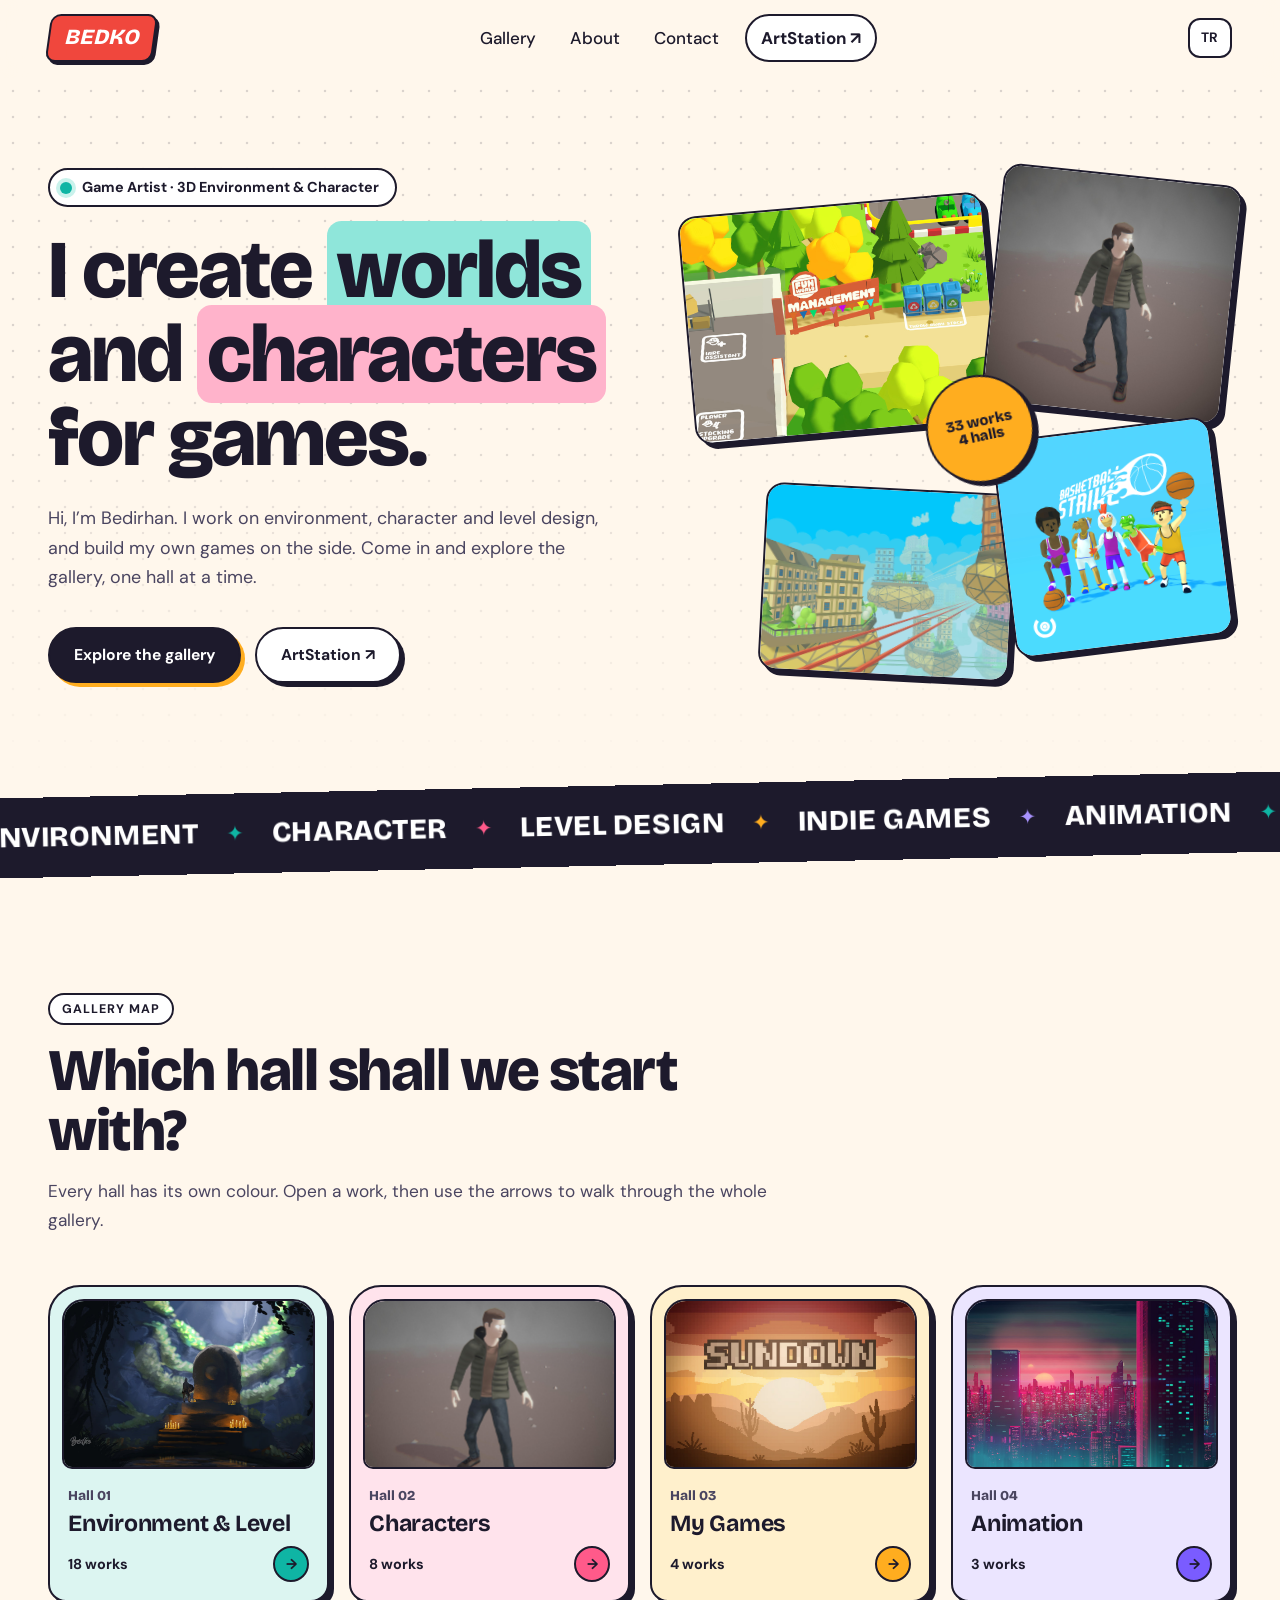
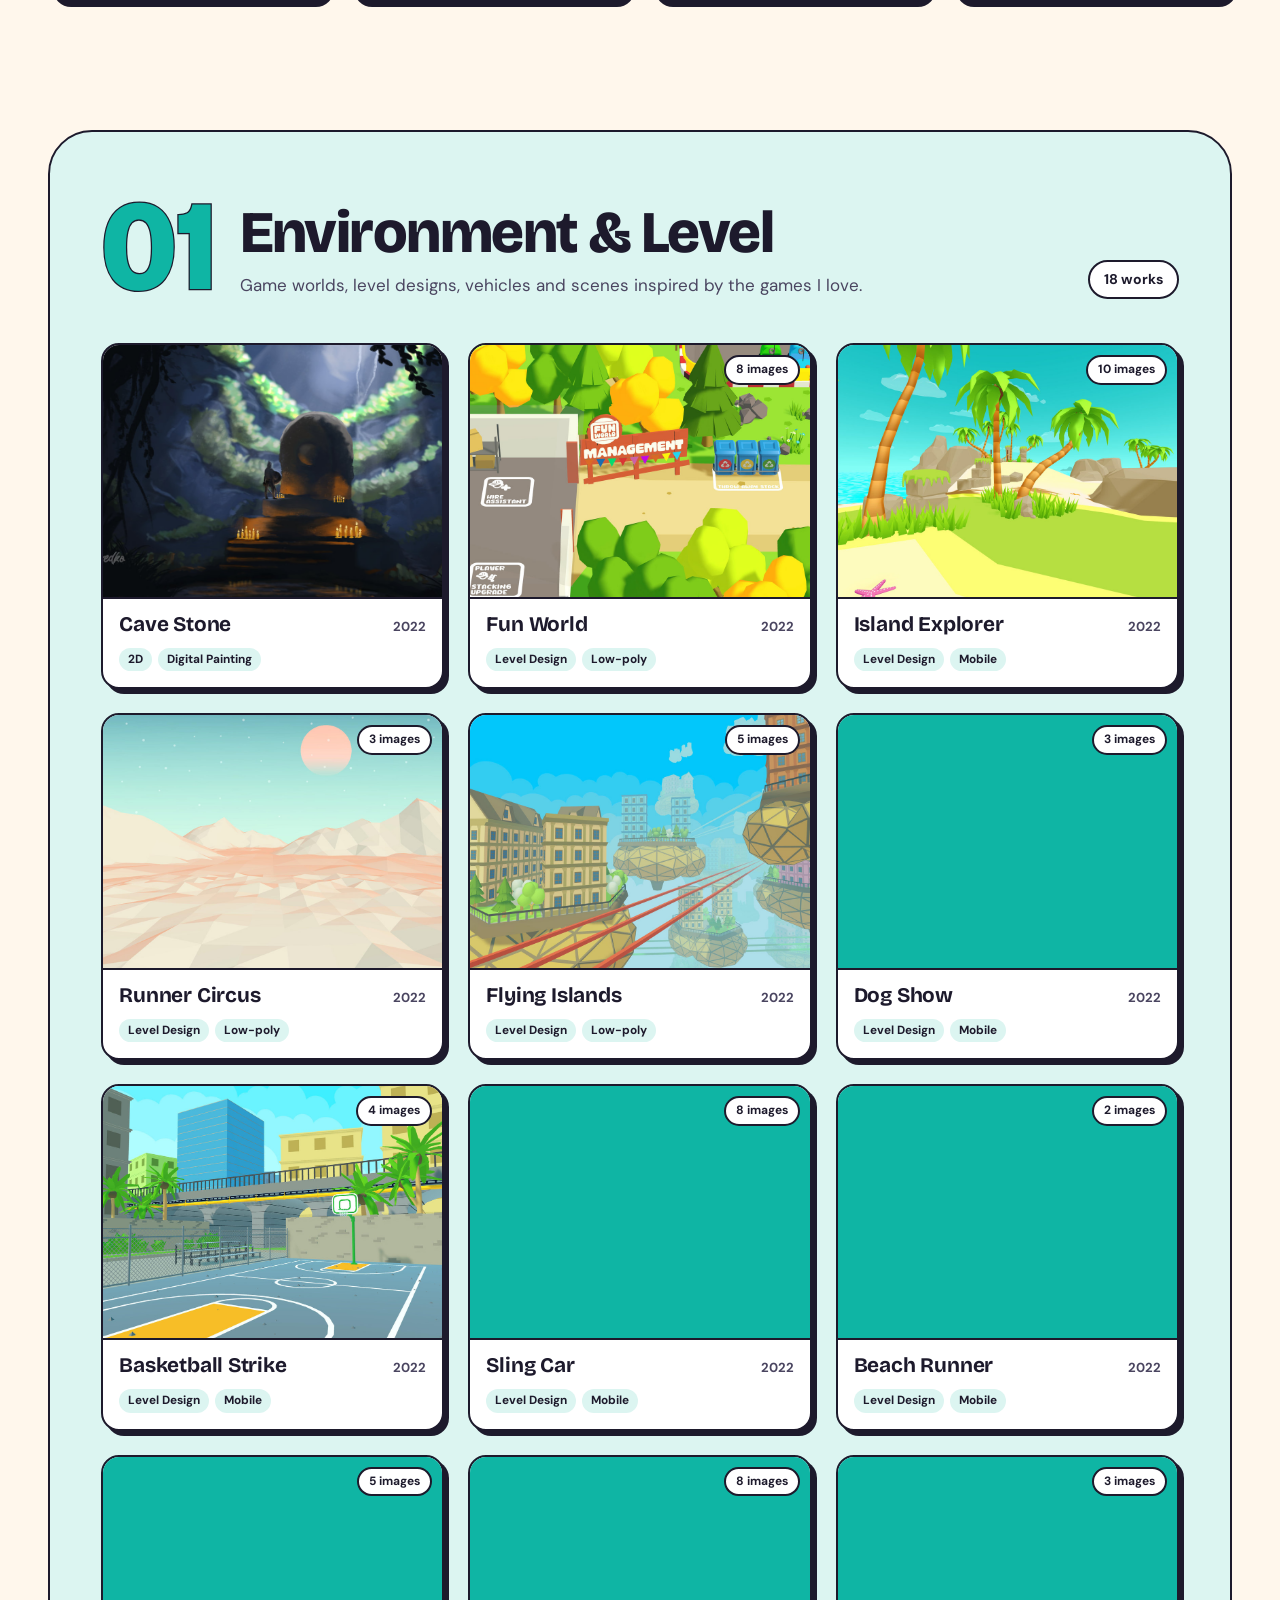
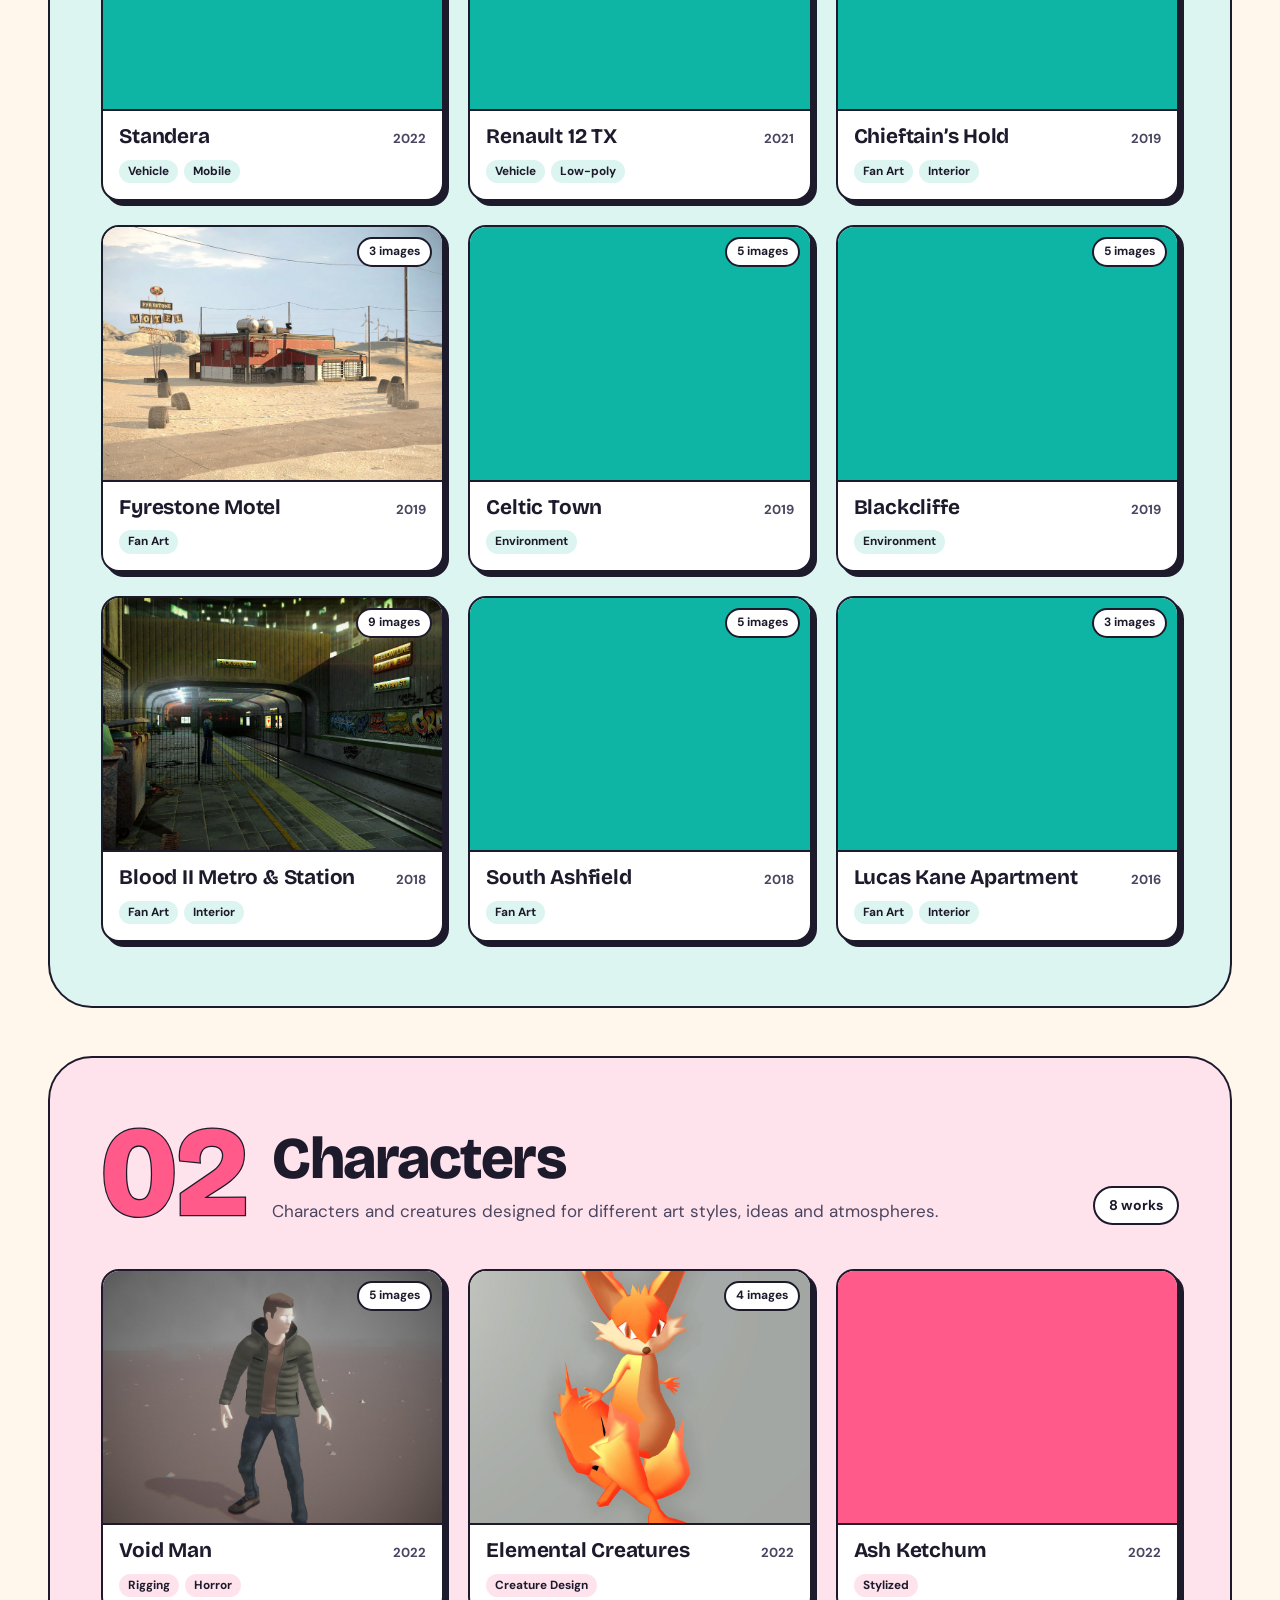
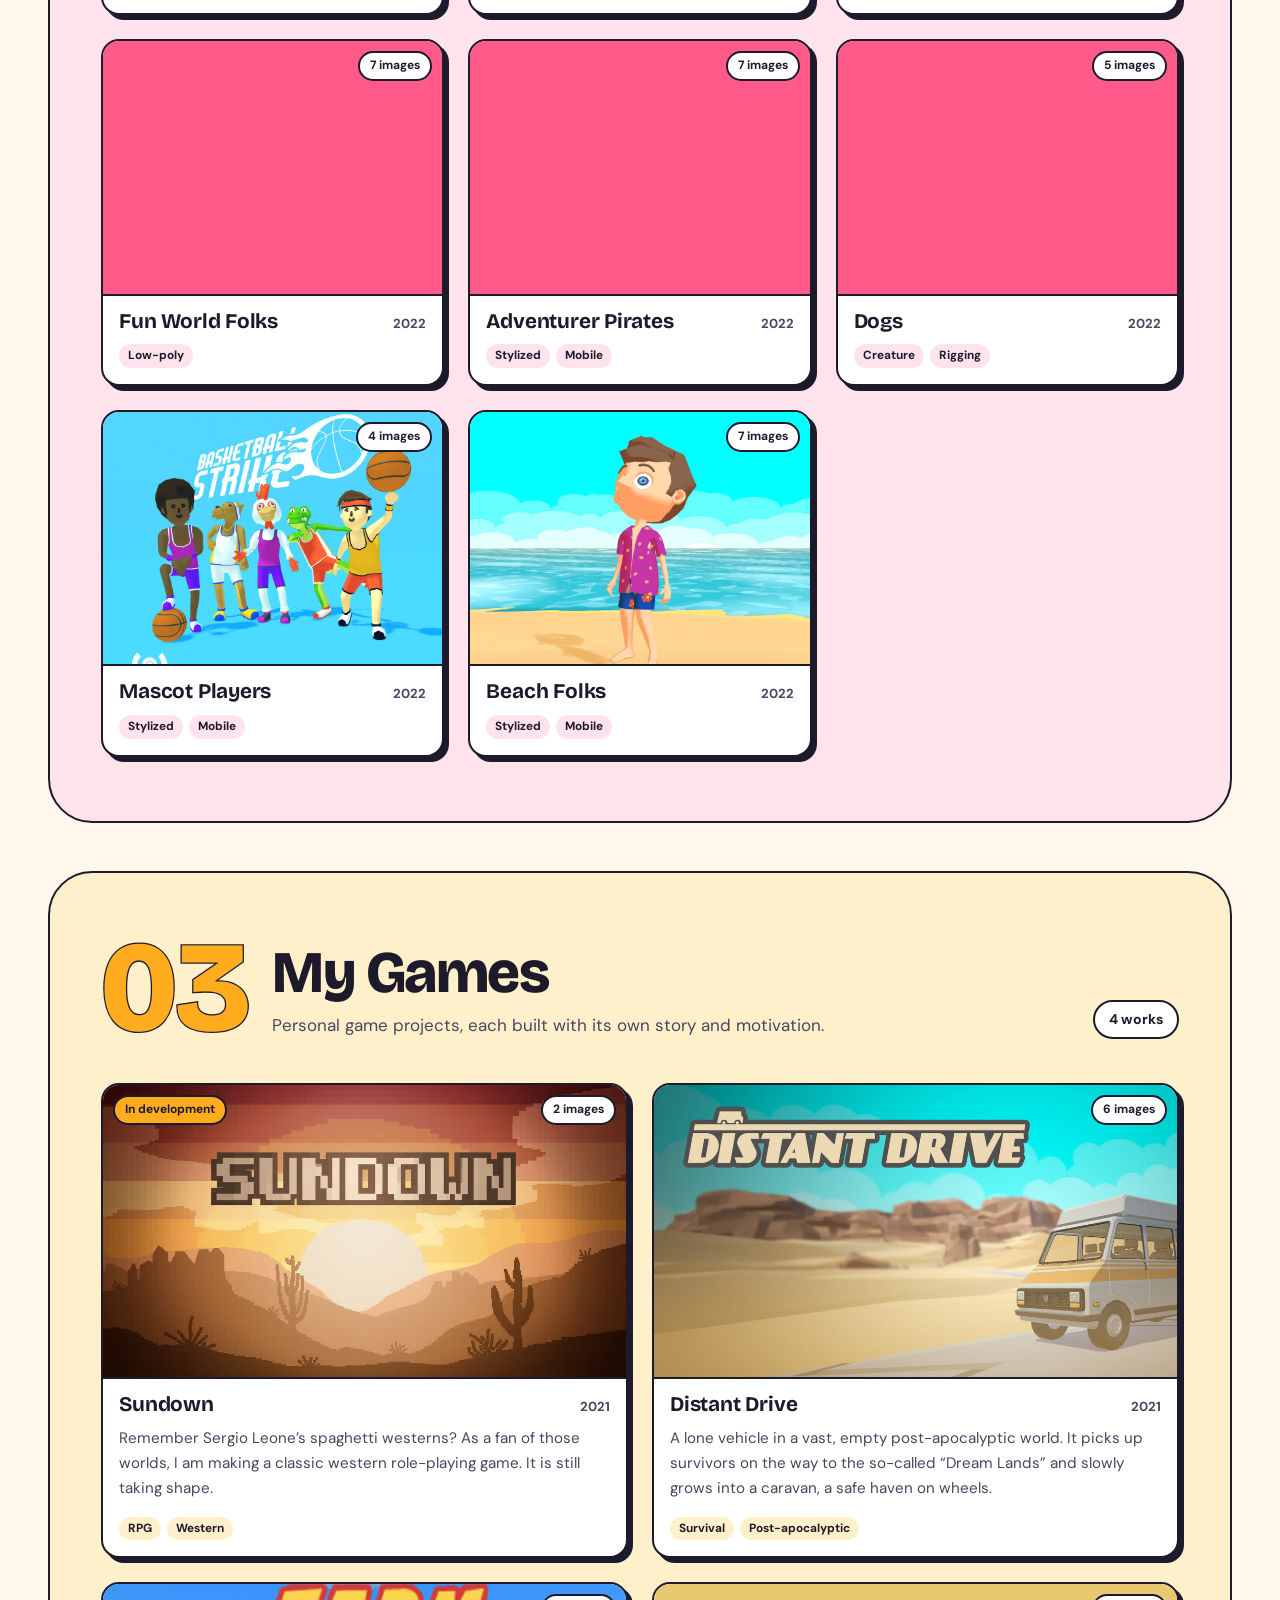
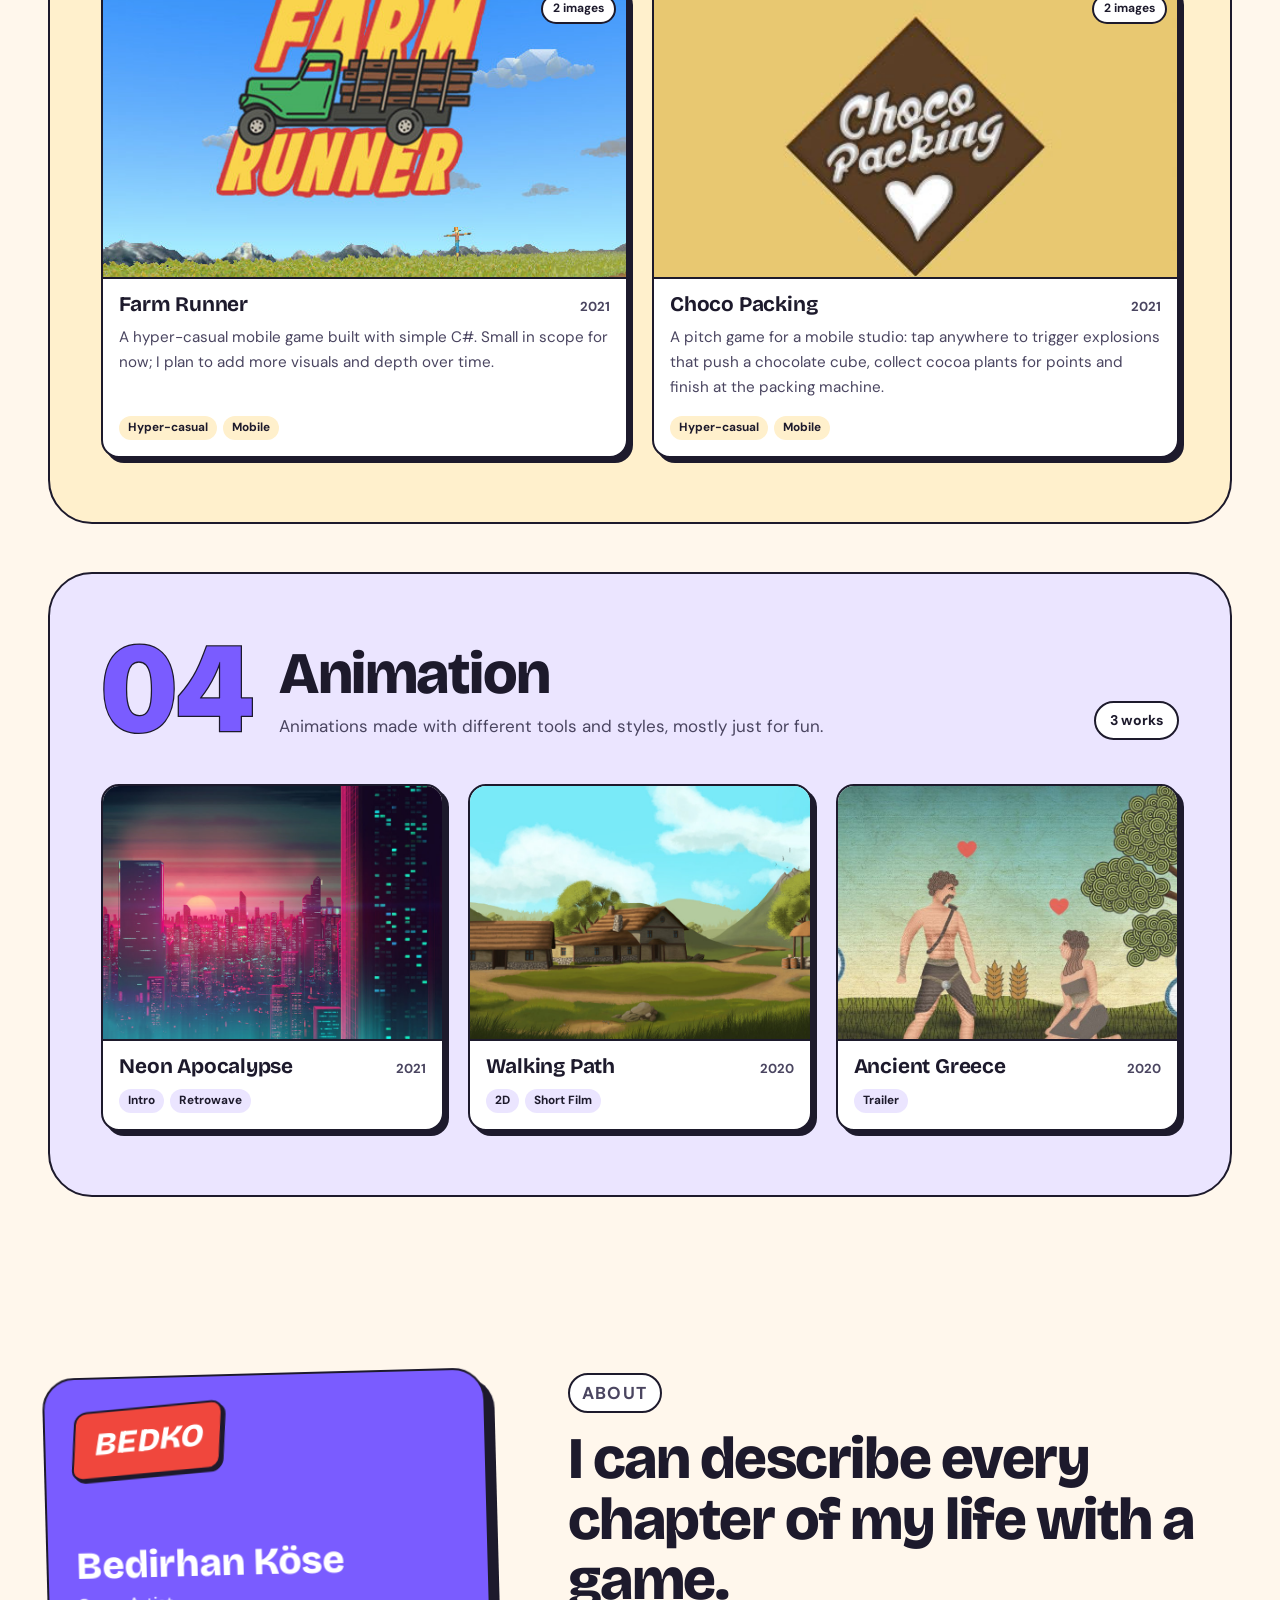
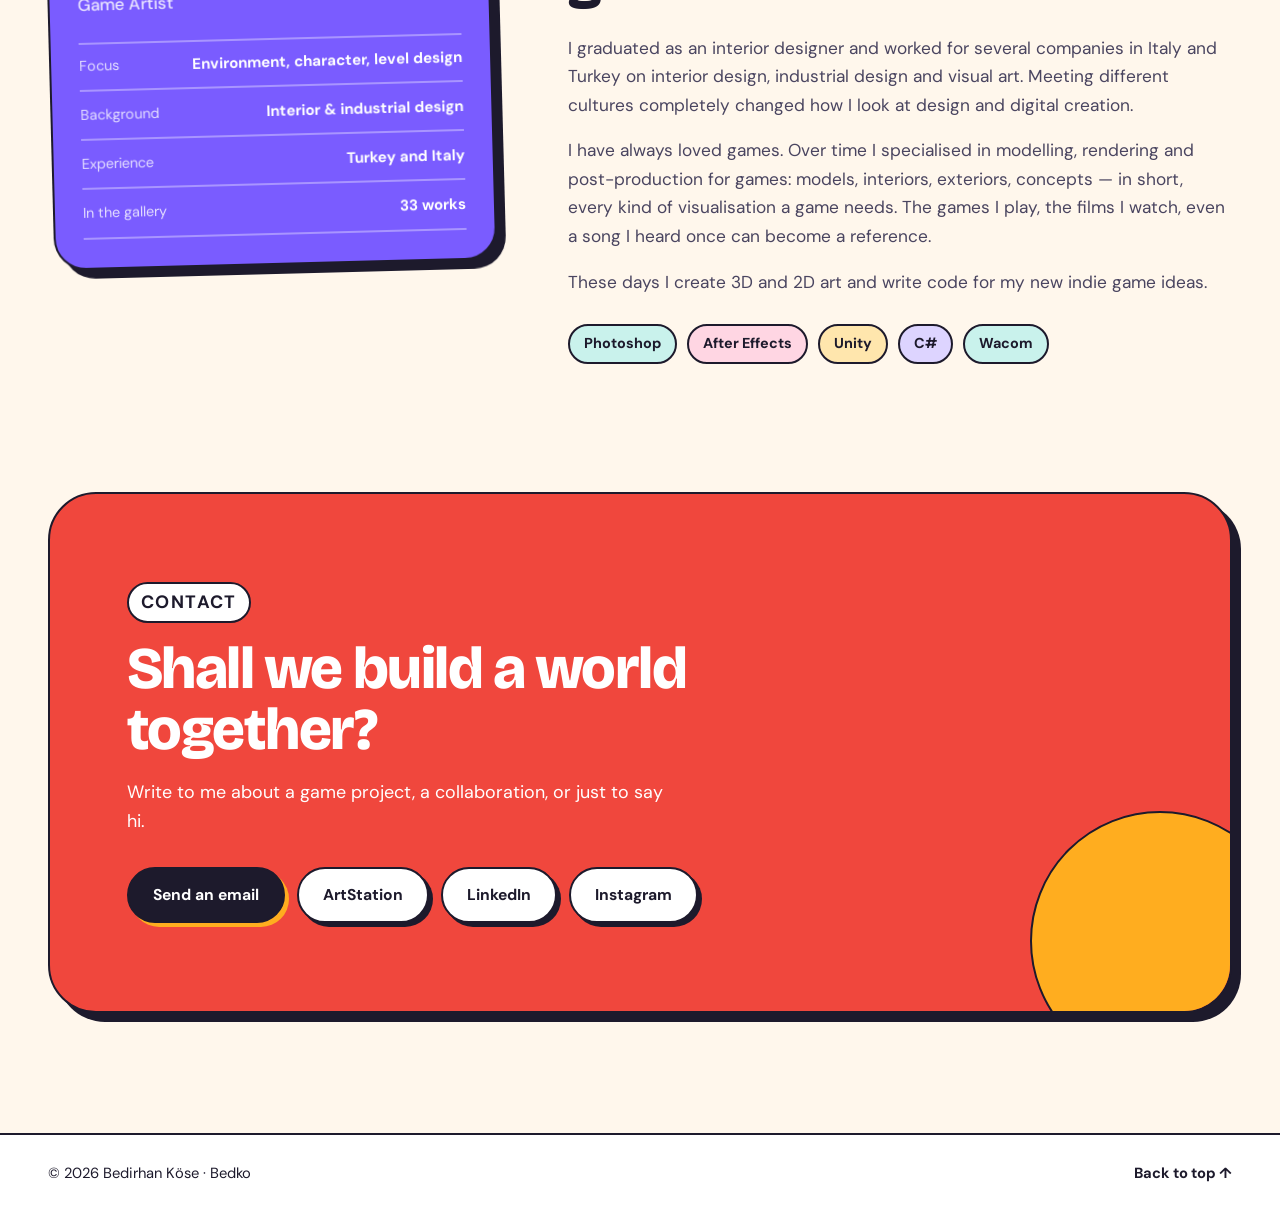
==== index.html @ 76a1200d "Bedko portfolio: colorful gallery site for bedkoarts.com Static HTML/CSS/JS portfolio with four colo" ====
<!doctype html>
<html lang="tr">
<head>
  <meta charset="utf-8">
  <meta name="viewport" content="width=device-width, initial-scale=1">
  <title>Bedko — Bedirhan Köse · Game Artist</title>
  <meta name="description" content="Bedirhan Köse — oyunlar için çevre, karakter ve level tasarımı yapan Game Artist. Portfolyo galerisi.">
  <meta name="theme-color" content="#fff7ec">
  <meta name="color-scheme" content="light">
  <meta property="og:title" content="Bedko — Bedirhan Köse · Game Artist">
  <meta property="og:description" content="Oyunlar için çevre, karakter ve level tasarımları.">
  <meta property="og:image" content="https://static.wixstatic.com/media/da1e3e_12264234314a49febe17e5f6318a965b~mv2.jpg">
  <link rel="preconnect" href="https://fonts.googleapis.com">
  <link rel="preconnect" href="https://fonts.gstatic.com" crossorigin>
  <link rel="preconnect" href="https://static.wixstatic.com">
  <link href="https://fonts.googleapis.com/css2?family=Bricolage+Grotesque:opsz,wght@12..96,500;12..96,700;12..96,800&family=DM+Sans:ital,opsz,wght@0,9..40,400;0,9..40,500;0,9..40,700;1,9..40,400&display=swap" rel="stylesheet">
  <link rel="stylesheet" href="css/style.css">
  <script>document.documentElement.classList.add('js')</script>
</head>
<body>

  <a class="skip" href="#galeri" data-i18n="skip">İçeriğe geç</a>

  <header class="site-header" id="header">
    <a class="logo" href="#top" aria-label="Bedko — başa dön"><span>BEDKO</span></a>
    <nav class="nav" id="nav" aria-label="Ana menü">
      <a href="#galeri" data-i18n="nav_gallery">Galeri</a>
      <a href="#hakkimda" data-i18n="nav_about">Hakkımda</a>
      <a href="#iletisim" data-i18n="nav_contact">İletişim</a>
      <a class="nav-cta" href="https://www.artstation.com/bedirhankose" target="_blank" rel="noopener">ArtStation ↗</a>
    </nav>
    <div class="header-actions">
      <button class="lang-btn" id="lang-btn" type="button" aria-label="Switch to English">EN</button>
      <button class="nav-toggle" id="nav-toggle" type="button" aria-expanded="false" aria-controls="nav" aria-label="Menüyü aç">
        <span></span><span></span>
      </button>
    </div>
  </header>

  <main id="top">

    <!-- Giriş -->
    <section class="hero">
      <div class="hero-text">
        <p class="hero-eyebrow"><span class="dot"></span><span data-i18n="hero_eyebrow">Game Artist · 3D Çevre & Karakter</span></p>
        <h1 data-i18n-html="hero_title">Oyunlar için <mark class="m-teal">dünyalar</mark> ve <mark class="m-pink">karakterler</mark> yaratıyorum.</h1>
        <p class="hero-lead" data-i18n="hero_lead">Merhaba, ben Bedirhan. Çevre, karakter ve level tasarımı yapıyor, boş zamanlarımda kendi oyunlarımı geliştiriyorum. Galeriyi salon salon gezmeye davetlisin.</p>
        <div class="hero-actions">
          <a class="btn btn-ink" href="#galeri" data-i18n="hero_cta">Galeriyi gez</a>
          <a class="btn btn-line" href="https://www.artstation.com/bedirhankose" target="_blank" rel="noopener">ArtStation ↗</a>
        </div>
      </div>
      <div class="collage" id="collage" aria-label="Öne çıkan eserler"></div>
    </section>

    <div class="marquee" aria-hidden="true">
      <div class="marquee-track">
        <span>Environment</span><i>✦</i><span>Character</span><i>✦</i><span>Level Design</span><i>✦</i><span>Indie Games</span><i>✦</i><span>Animation</span><i>✦</i><span>Low-poly</span><i>✦</i><span>Fan Art</span><i>✦</i>
        <span>Environment</span><i>✦</i><span>Character</span><i>✦</i><span>Level Design</span><i>✦</i><span>Indie Games</span><i>✦</i><span>Animation</span><i>✦</i><span>Low-poly</span><i>✦</i><span>Fan Art</span><i>✦</i>
      </div>
    </div>

    <!-- Galeri girişi: salon kapıları -->
    <section class="section" id="galeri">
      <div class="container">
        <div class="section-head reveal">
          <p class="kicker" data-i18n="gallery_kicker">Galeri haritası</p>
          <h2 data-i18n="gallery_title">Hangi salondan başlayalım?</h2>
          <p class="section-lead" data-i18n="gallery_lead">Her salonun kendi rengi var. Bir esere tıkla, sonra oklarla bir sonrakine geçerek galeriyi baştan sona gez.</p>
        </div>
        <div class="doors reveal" id="doors"></div>
      </div>
    </section>

    <!-- Salonlar (js/data.js içeriğinden oluşturulur) -->
    <div id="halls"></div>

    <!-- Hakkımda -->
    <section class="section about" id="hakkimda">
      <div class="container about-grid">
        <div class="about-card reveal">
          <div class="about-badge"><span>BEDKO</span></div>
          <p class="about-name">Bedirhan Köse</p>
          <p class="about-role">Game Artist</p>
          <dl class="facts">
            <div><dt data-i18n="fact_focus">Odak</dt><dd data-i18n="fact_focus_v">Çevre, karakter, level tasarımı</dd></div>
            <div><dt data-i18n="fact_bg">Geçmiş</dt><dd data-i18n="fact_bg_v">İç mimarlık, endüstriyel tasarım</dd></div>
            <div><dt data-i18n="fact_where">Deneyim</dt><dd data-i18n="fact_where_v">Türkiye ve İtalya</dd></div>
            <div><dt data-i18n="fact_works">Galeride</dt><dd><span id="work-count">33</span> <span data-i18n="fact_works_v">eser</span></dd></div>
          </dl>
        </div>
        <div class="about-text reveal">
          <p class="kicker" data-i18n="nav_about">Hakkımda</p>
          <h2 data-i18n="about_title">Her dönemimi bir oyunla anlatabilirim.</h2>
          <p data-i18n="about_p1">İç mimar olarak mezun oldum ve İtalya ile Türkiye’de çeşitli şirketlerde iç mimarlık, endüstriyel tasarım ve görsel sanat üzerine çalıştım. Farklı kültürlerle tanışmak, tasarıma ve dijital üretime bakışımı tamamen değiştirdi.</p>
          <p data-i18n="about_p2">Oyunları hep sevdim. Zamanla kendimi oyunlara yönelik modelleme, render ve post-prodüksiyon üzerine uzmanlaştırdım: modeller, iç ve dış mekânlar, konseptler… Kısacası oyunlar için her türlü görselleştirme. Oynadığım oyunlar, izlediğim filmler, bir kez dinlediğim bir müzik bile bana referans olabiliyor.</p>
          <p data-i18n="about_p3">Bugünlerde yeni bağımsız oyun fikirlerim için 3D ve 2D sanat üretiyor, kod yazıyorum.</p>
          <ul class="chips" aria-label="Araçlar">
            <li>Photoshop</li>
            <li>After Effects</li>
            <li>Unity</li>
            <li>C#</li>
            <li>Wacom</li>
          </ul>
        </div>
      </div>
    </section>

    <!-- İletişim -->
    <section class="contact" id="iletisim">
      <div class="container">
        <div class="contact-box reveal">
          <p class="kicker" data-i18n="nav_contact">İletişim</p>
          <h2 data-i18n="contact_title">Birlikte bir dünya kuralım mı?</h2>
          <p data-i18n="contact_lead">Bir oyun projesi, iş birliği ya da sadece merhaba demek için yazabilirsin.</p>
          <div class="contact-actions">
            <a class="btn btn-ink" id="email-btn" href="#" data-i18n="contact_email">E-posta gönder</a>
            <a class="btn btn-paper" href="https://www.artstation.com/bedirhankose" target="_blank" rel="noopener">ArtStation</a>
            <a class="btn btn-paper" href="https://www.linkedin.com/in/bedirhankose/" target="_blank" rel="noopener">LinkedIn</a>
            <a class="btn btn-paper" href="https://www.instagram.com/bedkograph/" target="_blank" rel="noopener">Instagram</a>
          </div>
        </div>
      </div>
    </section>

  </main>

  <footer class="site-footer">
    <div class="container footer-inner">
      <p>© <span id="year"></span> Bedirhan Köse · Bedko</p>
      <a href="#top" data-i18n="back_top">Başa dön ↑</a>
    </div>
  </footer>

  <!-- Eser görüntüleyici (sergi odası) -->
  <div class="viewer" id="viewer" role="dialog" aria-modal="true" aria-labelledby="v-title" hidden>
    <div class="v-bar">
      <span class="v-hall" id="v-hall"></span>
      <span class="v-pos" id="v-pos"></span>
      <div class="v-actions">
        <button class="icon-btn" id="v-prev" type="button" aria-label="Önceki eser">
          <svg viewBox="0 0 24 24" width="20" height="20" aria-hidden="true"><path d="M15 5l-7 7 7 7" fill="none" stroke="currentColor" stroke-width="2.4" stroke-linecap="round" stroke-linejoin="round"/></svg>
        </button>
        <button class="icon-btn" id="v-next" type="button" aria-label="Sonraki eser">
          <svg viewBox="0 0 24 24" width="20" height="20" aria-hidden="true"><path d="M9 5l7 7-7 7" fill="none" stroke="currentColor" stroke-width="2.4" stroke-linecap="round" stroke-linejoin="round"/></svg>
        </button>
        <button class="icon-btn" id="v-close" type="button" aria-label="Kapat">
          <svg viewBox="0 0 24 24" width="20" height="20" aria-hidden="true"><path d="M6 6l12 12M18 6L6 18" fill="none" stroke="currentColor" stroke-width="2.4" stroke-linecap="round"/></svg>
        </button>
      </div>
    </div>
    <div class="v-scroll" id="v-scroll">
      <div class="v-layout">
        <aside class="v-info">
          <h2 id="v-title"></h2>
          <p class="v-meta" id="v-meta"></p>
          <ul class="v-tags" id="v-tags"></ul>
          <p class="v-desc" id="v-desc"></p>
          <p class="v-hint" data-i18n="viewer_hint">← → tuşlarıyla eserler arasında gezebilirsin.</p>
        </aside>
        <div class="v-media" id="v-media"></div>
      </div>
      <nav class="v-tour" id="v-tour" aria-label="Galeri turu"></nav>
    </div>
  </div>

  <script src="js/data.js"></script>
  <script src="js/main.js"></script>
</body>
</html>
---- css/style.css ----
/* ==========================================================
   Renkler ve temel değerler — siteyi buradan özelleştirebilirsin
   (Salon renkleri js/data.js içindeki HALLS listesinde)
   ========================================================== */
:root {
  --bg: #fff7ec;
  --paper: #ffffff;
  --ink: #1d1a2c;
  --ink-soft: #4a4560;
  --line: #1d1a2c;
  --brand: #f0473d;
  --teal: #0fb5a4;
  --pink: #ff5a8a;
  --sun: #ffad1f;
  --violet: #7a5cff;

  --font-display: 'Bricolage Grotesque', 'Segoe UI', system-ui, sans-serif;
  --font-body: 'DM Sans', system-ui, -apple-system, 'Segoe UI', sans-serif;

  --border: 2.5px solid var(--line);
  --shadow: 5px 5px 0 var(--ink);
  --shadow-lg: 9px 9px 0 var(--ink);
  --radius: 18px;
  --radius-lg: 32px;

  --container: 1280px;
  --gutter: clamp(16px, 4vw, 48px);
  --ease: cubic-bezier(0.2, 0.8, 0.2, 1);
  --spring: cubic-bezier(0.34, 1.56, 0.64, 1);
}

*, *::before, *::after { box-sizing: border-box; }

html {
  scroll-behavior: smooth;
  scroll-padding-top: 88px;
  color-scheme: light;
}

body {
  margin: 0;
  background: var(--bg);
  color: var(--ink);
  font-family: var(--font-body);
  font-size: 17px;
  line-height: 1.65;
  -webkit-font-smoothing: antialiased;
}

/* Eğik şerit ve kolaj kartları telefonda sayfayı yana taşırmasın
   ("clip", "hidden"ın aksine yapışkan menüyü bozmaz) */
html, body { overflow-x: clip; }

body.locked { overflow: hidden; }

img { display: block; max-width: 100%; height: auto; }
a { color: inherit; }
button { font: inherit; color: inherit; }

:focus-visible {
  outline: 3px solid var(--violet);
  outline-offset: 3px;
}

::selection { background: var(--sun); color: var(--ink); }

.container {
  width: min(var(--container), 100% - 2 * var(--gutter));
  margin-inline: auto;
}

.skip {
  position: absolute;
  left: 16px;
  top: -60px;
  z-index: 200;
  padding: 10px 16px;
  background: var(--ink);
  color: var(--paper);
  border-radius: 10px;
  text-decoration: none;
}
.skip:focus { top: 12px; }

/* ---------- Tipografi ---------- */
h1, h2, h3 {
  margin: 0;
  font-family: var(--font-display);
  font-weight: 800;
  letter-spacing: -0.025em;
  line-height: 1.02;
}

h1 { font-size: clamp(2.7rem, 6.4vw, 5.6rem); }
h2 { font-size: clamp(2.1rem, 4.6vw, 3.8rem); }
h3 { font-size: 1.3rem; font-weight: 700; letter-spacing: -0.01em; line-height: 1.15; }

p { margin: 0 0 1em; }

mark {
  padding: 0 0.12em;
  border-radius: 0.18em;
  color: var(--ink);
  -webkit-box-decoration-break: clone;
  box-decoration-break: clone;
}
.m-teal { background: #8fe6da; }
.m-pink { background: #ffb3cb; }

.kicker {
  display: inline-block;
  margin: 0 0 16px;
  padding: 4px 12px;
  border: 2px solid var(--ink);
  border-radius: 999px;
  background: var(--paper);
  font-size: 0.78rem;
  font-weight: 700;
  letter-spacing: 0.08em;
  text-transform: uppercase;
}

/* ---------- Butonlar ---------- */
.btn {
  display: inline-flex;
  align-items: center;
  justify-content: center;
  gap: 8px;
  padding: 13px 24px;
  border: var(--border);
  border-radius: 999px;
  box-shadow: 4px 4px 0 var(--ink);
  font-weight: 700;
  font-size: 0.98rem;
  text-decoration: none;
  cursor: pointer;
  transition: transform 0.2s var(--ease), box-shadow 0.2s var(--ease), background 0.2s;
}

.btn:hover { transform: translate(-2px, -2px); box-shadow: 6px 6px 0 var(--ink); }
.btn:active { transform: translate(2px, 2px); box-shadow: 1px 1px 0 var(--ink); }

.btn-ink { background: var(--ink); color: var(--paper); box-shadow: 4px 4px 0 var(--sun); }
.btn-ink:hover { box-shadow: 6px 6px 0 var(--sun); }
.btn-ink:active { box-shadow: 1px 1px 0 var(--sun); }
.btn-line { background: var(--paper); }
.btn-paper { background: var(--paper); }

/* ---------- Üst menü ---------- */
.site-header {
  position: sticky;
  top: 0;
  z-index: 60;
  display: flex;
  align-items: center;
  justify-content: space-between;
  gap: 16px;
  padding: 14px var(--gutter);
  background: rgba(255, 247, 236, 0.86);
  -webkit-backdrop-filter: blur(12px);
  backdrop-filter: blur(12px);
  border-bottom: 2px solid transparent;
  transition: border-color 0.25s;
}

.site-header.scrolled { border-color: var(--ink); }

.logo {
  position: relative;
  z-index: 2;
  display: inline-block;
  padding: 4px 14px;
  background: var(--brand);
  border: var(--border);
  border-radius: 10px;
  box-shadow: 3px 3px 0 var(--ink);
  transform: skewX(-8deg);
  text-decoration: none;
  transition: transform 0.25s var(--spring);
}

.logo span {
  display: inline-block;
  color: var(--paper);
  font-family: var(--font-display);
  font-weight: 800;
  font-style: italic;
  font-size: 1.35rem;
  letter-spacing: 0.02em;
  transform: skewX(8deg);
}

.logo:hover { transform: skewX(-8deg) rotate(-3deg) scale(1.04); }

.nav { display: flex; align-items: center; gap: 6px; }

.nav a {
  padding: 8px 14px;
  border-radius: 999px;
  font-weight: 500;
  text-decoration: none;
  transition: background 0.2s;
}

.nav a:hover { background: rgba(29, 26, 44, 0.07); }

.nav .nav-cta {
  margin-left: 6px;
  border: 2px solid var(--ink);
  background: var(--paper);
  font-weight: 700;
}

.nav .nav-cta:hover { background: var(--sun); }

.header-actions { display: flex; align-items: center; gap: 8px; }

.lang-btn {
  position: relative;
  z-index: 2;
  width: 44px;
  height: 40px;
  border: 2px solid var(--ink);
  border-radius: 12px;
  background: var(--paper);
  font-weight: 700;
  font-size: 0.85rem;
  cursor: pointer;
  transition: background 0.2s;
}

.lang-btn:hover { background: #8fe6da; }

.nav-toggle { display: none; }

@media (max-width: 820px) {
  .nav-toggle {
    position: relative;
    z-index: 2;
    display: flex;
    flex-direction: column;
    justify-content: center;
    gap: 6px;
    width: 44px;
    height: 40px;
    padding: 0 10px;
    border: 2px solid var(--ink);
    border-radius: 12px;
    background: var(--paper);
    cursor: pointer;
  }

  .nav-toggle span {
    height: 2.5px;
    border-radius: 2px;
    background: var(--ink);
    transition: transform 0.3s var(--ease);
  }

  .nav {
    position: fixed;
    inset: 0;
    flex-direction: column;
    justify-content: center;
    gap: 14px;
    background: var(--sun);
    opacity: 0;
    visibility: hidden;
    transition: opacity 0.25s, visibility 0.25s;
  }

  .nav a {
    font-family: var(--font-display);
    font-size: 2rem;
    font-weight: 800;
  }

  .nav .nav-cta { margin: 12px 0 0; font-size: 1.2rem; }

  /* backdrop-filter sabit konumlu menüyü başlığın içine hapsettiği için açıkken kapatılır */
  .site-header.open { backdrop-filter: none; -webkit-backdrop-filter: none; }
  .site-header.open .nav { opacity: 1; visibility: visible; }
  .site-header.open .nav-toggle span:first-child { transform: translateY(4.25px) rotate(45deg); }
  .site-header.open .nav-toggle span:last-child { transform: translateY(-4.25px) rotate(-45deg); }
}

/* ---------- Giriş ---------- */
.hero {
  position: relative;
  display: grid;
  grid-template-columns: 1.05fr 1fr;
  align-items: center;
  gap: clamp(32px, 5vw, 72px);
  width: min(var(--container), 100% - 2 * var(--gutter));
  margin-inline: auto;
  padding: clamp(40px, 7vw, 96px) 0 clamp(56px, 8vw, 110px);
}

.hero::before {
  content: "";
  position: absolute;
  inset: 0 calc(-1 * var(--gutter));
  z-index: -1;
  background-image: radial-gradient(rgba(29, 26, 44, 0.16) 1.4px, transparent 1.6px);
  background-size: 26px 26px;
  -webkit-mask-image: linear-gradient(to bottom, #000 40%, transparent);
  mask-image: linear-gradient(to bottom, #000 40%, transparent);
}

.hero-eyebrow {
  display: inline-flex;
  align-items: center;
  gap: 10px;
  margin-bottom: 22px;
  padding: 6px 16px 6px 10px;
  border: 2px solid var(--ink);
  border-radius: 999px;
  background: var(--paper);
  font-weight: 700;
  font-size: 0.9rem;
}

.hero-eyebrow .dot {
  width: 12px;
  height: 12px;
  border-radius: 50%;
  background: var(--teal);
  box-shadow: 0 0 0 4px #c9f2ec;
  animation: pulse 2s ease-in-out infinite;
}

@keyframes pulse { 50% { box-shadow: 0 0 0 7px #c9f2ec; } }

.hero h1 { margin-bottom: 24px; }

.hero-lead {
  max-width: 50ch;
  margin-bottom: 34px;
  color: var(--ink-soft);
  font-size: clamp(1.02rem, 1.4vw, 1.18rem);
}

.hero-actions { display: flex; flex-wrap: wrap; gap: 14px; }

.hero-text > * { animation: rise 0.8s var(--ease) both; }
.hero-text > :nth-child(2) { animation-delay: 0.08s; }
.hero-text > :nth-child(3) { animation-delay: 0.16s; }
.hero-text > :nth-child(4) { animation-delay: 0.24s; }

@keyframes rise {
  from { opacity: 0; transform: translateY(24px); }
  to { opacity: 1; transform: none; }
}

/* Kolaj: öne çıkan eserler, masaya saçılmış kartlar gibi */
.collage {
  position: relative;
  aspect-ratio: 1 / 0.92;
}

.c-card {
  position: absolute;
  display: block;
  overflow: hidden;
  border: var(--border);
  border-radius: var(--radius);
  box-shadow: var(--shadow);
  background: var(--paper);
  transform: rotate(var(--r, 0deg));
  /* "backwards": animasyon bitince hover dönüşümünü ezmesin */
  animation: drop 0.9s var(--spring) backwards;
  animation-delay: var(--d, 0s);
  transition: transform 0.35s var(--spring), box-shadow 0.35s var(--ease);
}

.c-card img { width: 100%; height: 100%; object-fit: cover; }

.c-card:hover,
.c-card:focus-visible {
  z-index: 10;
  transform: rotate(0deg) scale(1.06);
  box-shadow: var(--shadow-lg);
}

.c-card .c-label {
  position: absolute;
  left: 10px;
  bottom: 10px;
  padding: 3px 10px;
  border: 2px solid var(--ink);
  border-radius: 999px;
  background: var(--paper);
  font-size: 0.78rem;
  font-weight: 700;
  opacity: 0;
  transform: translateY(6px);
  transition: opacity 0.25s, transform 0.25s var(--ease);
}

.c-card:hover .c-label,
.c-card:focus-visible .c-label { opacity: 1; transform: none; }

.c-card:nth-child(1) { left: 0;   top: 6%;  width: 56%; aspect-ratio: 4 / 3; --r: -5deg; --d: 0.15s; }
.c-card:nth-child(2) { right: 0;  top: 0;   width: 44%; aspect-ratio: 1;     --r: 6deg;  --d: 0.25s; }
.c-card:nth-child(3) { left: 14%; bottom: 0; width: 46%; aspect-ratio: 4 / 3; --r: 3deg;  --d: 0.35s; }
.c-card:nth-child(4) { right: 2%; bottom: 6%; width: 40%; aspect-ratio: 1;    --r: -7deg; --d: 0.45s; }

@keyframes drop {
  from { opacity: 0; transform: translateY(-40px) rotate(calc(var(--r) * 3)) scale(0.9); }
  to { opacity: 1; transform: rotate(var(--r)); }
}

.sticker {
  position: absolute;
  z-index: 11;
  display: grid;
  place-items: center;
  width: 108px;
  height: 108px;
  border: var(--border);
  border-radius: 50%;
  background: var(--sun);
  box-shadow: 4px 4px 0 var(--ink);
  font-family: var(--font-display);
  font-weight: 800;
  font-size: 0.92rem;
  line-height: 1.05;
  text-align: center;
  left: 44%;
  top: 40%;
  transform: rotate(-12deg);
  animation: spin-in 1s var(--spring) 0.7s both;
  pointer-events: none;
}

@keyframes spin-in {
  from { opacity: 0; transform: rotate(-120deg) scale(0.3); }
  to { opacity: 1; transform: rotate(-12deg); }
}

@media (max-width: 900px) {
  .hero { grid-template-columns: 1fr; }
  .collage { max-width: 560px; width: 100%; margin-inline: auto; }
}

@media (max-width: 480px) {
  .sticker { width: 84px; height: 84px; font-size: 0.75rem; }
}

/* ---------- Kayan şerit ---------- */
.marquee {
  overflow: hidden;
  border-block: var(--border);
  background: var(--ink);
  color: var(--paper);
  transform: rotate(-1.2deg);
  margin: 0 -20px;
}

.marquee-track {
  display: flex;
  align-items: center;
  gap: 28px;
  width: max-content;
  padding: 14px 0;
  animation: marquee 32s linear infinite;
}

.marquee span {
  font-family: var(--font-display);
  font-weight: 800;
  font-size: clamp(1.2rem, 2.4vw, 1.8rem);
  text-transform: uppercase;
  letter-spacing: 0.02em;
}

.marquee i { font-style: normal; font-size: 1.3rem; }
.marquee i:nth-of-type(4n + 1) { color: var(--teal); }
.marquee i:nth-of-type(4n + 2) { color: var(--pink); }
.marquee i:nth-of-type(4n + 3) { color: var(--sun); }
.marquee i:nth-of-type(4n + 4) { color: #a993ff; }

@keyframes marquee { to { transform: translateX(-50%); } }

/* ---------- Bölümler ---------- */
.section { padding: clamp(72px, 10vw, 130px) 0; }

.section-head { max-width: 760px; margin-bottom: clamp(32px, 4vw, 52px); }
.section-head h2 { margin-bottom: 16px; }
.section-lead { color: var(--ink-soft); font-size: 1.08rem; margin: 0; }

/* ---------- Salon kapıları ---------- */
.doors {
  display: grid;
  grid-template-columns: repeat(4, 1fr);
  gap: 20px;
}

.door {
  position: relative;
  display: flex;
  flex-direction: column;
  min-height: 300px;
  overflow: hidden;
  border: var(--border);
  border-radius: var(--radius-lg) var(--radius-lg) var(--radius) var(--radius);
  background: var(--tint);
  box-shadow: var(--shadow);
  text-decoration: none;
  transition: transform 0.3s var(--spring), box-shadow 0.3s var(--ease);
}

.door:hover,
.door:focus-visible { transform: translate(-3px, -5px); box-shadow: var(--shadow-lg); }

.door-img {
  height: 170px;
  margin: 12px 12px 0;
  overflow: hidden;
  border: 2px solid var(--ink);
  border-radius: calc(var(--radius-lg) - 10px) calc(var(--radius-lg) - 10px) 10px 10px;
  background: var(--hall);
}

.door-img img {
  width: 100%;
  height: 100%;
  object-fit: cover;
  transition: transform 0.6s var(--ease);
}

.door:hover .door-img img { transform: scale(1.08); }

.door-body {
  display: flex;
  flex: 1;
  flex-direction: column;
  padding: 16px 18px 18px;
}

.door-num {
  font-family: var(--font-display);
  font-weight: 800;
  font-size: 0.85rem;
  color: var(--ink-soft);
}

.door h3 { margin: 2px 0 10px; font-size: 1.45rem; }

.door-foot {
  display: flex;
  align-items: center;
  justify-content: space-between;
  margin-top: auto;
  font-weight: 700;
  font-size: 0.9rem;
}

.door-arrow {
  display: grid;
  place-items: center;
  width: 36px;
  height: 36px;
  border: 2px solid var(--ink);
  border-radius: 50%;
  background: var(--hall);
  transition: transform 0.3s var(--spring);
}

.door:hover .door-arrow { transform: rotate(-45deg); }

@media (max-width: 1000px) { .doors { grid-template-columns: repeat(2, 1fr); } }
@media (max-width: 520px) {
  .doors { grid-template-columns: 1fr; }
  .door { min-height: 0; }
  .door-img { height: 150px; }
}

/* ---------- Salonlar ---------- */
.hall {
  position: relative;
  width: min(1400px, 100% - 2 * var(--gutter));
  margin: 0 auto clamp(28px, 4vw, 48px);
  padding: clamp(32px, 5vw, 64px) clamp(18px, 4vw, 56px) clamp(36px, 5vw, 64px);
  border: var(--border);
  border-radius: clamp(24px, 4vw, 44px);
  background: var(--tint);
  scroll-margin-top: 84px;
}

.hall-head {
  display: grid;
  grid-template-columns: auto 1fr auto;
  align-items: end;
  gap: 8px 24px;
  margin-bottom: clamp(28px, 4vw, 44px);
}

.hall-num {
  font-family: var(--font-display);
  font-weight: 800;
  font-size: clamp(4rem, 10vw, 8rem);
  line-height: 0.8;
  color: var(--hall);
  -webkit-text-stroke: 2.5px var(--ink);
  paint-order: stroke fill;
}

.hall-title p { margin: 8px 0 0; max-width: 58ch; color: var(--ink-soft); }

.hall-count {
  padding: 6px 14px;
  border: 2px solid var(--ink);
  border-radius: 999px;
  background: var(--paper);
  font-weight: 700;
  font-size: 0.88rem;
  white-space: nowrap;
}

@media (max-width: 640px) {
  .hall-head { grid-template-columns: 1fr; }
  .hall-count { justify-self: start; }
}

.grid {
  display: grid;
  grid-template-columns: repeat(auto-fill, minmax(260px, 1fr));
  gap: clamp(16px, 2vw, 24px);
}

.grid.wide { grid-template-columns: repeat(auto-fill, minmax(min(100%, 420px), 1fr)); }

.card {
  position: relative;
  display: flex;
  flex-direction: column;
  overflow: hidden;
  border: var(--border);
  border-radius: var(--radius);
  background: var(--paper);
  box-shadow: var(--shadow);
  text-decoration: none;
  transition: transform 0.3s var(--spring), box-shadow 0.3s var(--ease);
}

.card:hover,
.card:focus-visible {
  transform: translate(-3px, -4px) rotate(var(--tilt, -0.6deg));
  box-shadow: var(--shadow-lg);
}

.card-img {
  position: relative;
  aspect-ratio: 4 / 3;
  overflow: hidden;
  border-bottom: var(--border);
  background: var(--hall);
}

.wide .card-img { aspect-ratio: 16 / 9; }

.card-img img {
  width: 100%;
  height: 100%;
  object-fit: cover;
  opacity: 0;
  transition: transform 0.7s var(--ease), opacity 0.5s;
}

.card-img img.loaded { opacity: 1; }
.card:hover .card-img img { transform: scale(1.06); }

.card-count,
.card-status {
  position: absolute;
  top: 10px;
  padding: 3px 10px;
  border: 2px solid var(--ink);
  border-radius: 999px;
  background: var(--paper);
  font-size: 0.75rem;
  font-weight: 700;
}

.card-count { right: 10px; }
.card-status { left: 10px; background: var(--sun); }

.card-body {
  display: flex;
  flex-direction: column;
  flex: 1;
  gap: 4px;
  padding: 14px 16px 16px;
}

.card-top {
  display: flex;
  align-items: baseline;
  justify-content: space-between;
  gap: 12px;
}

.card-year {
  flex-shrink: 0;
  font-size: 0.82rem;
  font-weight: 700;
  color: var(--ink-soft);
}

.card-desc {
  margin: 4px 0 6px;
  color: var(--ink-soft);
  font-size: 0.95rem;
  display: -webkit-box;
  -webkit-line-clamp: 3;
  -webkit-box-orient: vertical;
  overflow: hidden;
}

.tags {
  display: flex;
  flex-wrap: wrap;
  gap: 6px;
  margin: auto 0 0;
  padding: 6px 0 0;
  list-style: none;
}

.tags li {
  padding: 2px 9px;
  border-radius: 999px;
  background: var(--tint);
  font-size: 0.74rem;
  font-weight: 700;
}

/* ---------- Hakkımda ---------- */
.about-grid {
  display: grid;
  grid-template-columns: 0.8fr 1.2fr;
  gap: clamp(36px, 6vw, 96px);
  align-items: start;
}

.about-card {
  position: sticky;
  top: 110px;
  padding: 28px;
  border: var(--border);
  border-radius: var(--radius-lg);
  background: var(--violet);
  box-shadow: var(--shadow-lg);
  color: var(--paper);
  transform: rotate(-1.5deg);
}

.about-badge {
  display: inline-block;
  margin-bottom: 70px;
  padding: 6px 18px;
  border: var(--border);
  border-radius: 12px;
  background: var(--brand);
  box-shadow: 3px 3px 0 var(--ink);
  transform: skewX(-8deg) rotate(-4deg);
}

.about-badge span {
  display: inline-block;
  font-family: var(--font-display);
  font-weight: 800;
  font-style: italic;
  font-size: 2rem;
  transform: skewX(8deg);
}

.about-name {
  margin: 0;
  font-family: var(--font-display);
  font-weight: 800;
  font-size: clamp(1.9rem, 3vw, 2.5rem);
  line-height: 1;
}

.about-role { margin: 6px 0 24px; font-weight: 500; opacity: 0.85; }

.facts {
  display: grid;
  gap: 2px;
  margin: 0;
  border-top: 2px solid rgba(255, 255, 255, 0.35);
}

.facts div {
  display: flex;
  justify-content: space-between;
  gap: 16px;
  padding: 10px 0;
  border-bottom: 2px solid rgba(255, 255, 255, 0.35);
}

.facts dt { opacity: 0.8; font-size: 0.9rem; }
.facts dd { margin: 0; font-weight: 700; text-align: right; font-size: 0.95rem; }

.about-text h2 { margin-bottom: 24px; }
.about-text p { color: var(--ink-soft); font-size: 1.08rem; max-width: 62ch; }

.chips {
  display: flex;
  flex-wrap: wrap;
  gap: 10px;
  margin: 28px 0 0;
  padding: 0;
  list-style: none;
}

.chips li {
  padding: 6px 14px;
  border: 2px solid var(--ink);
  border-radius: 999px;
  background: var(--paper);
  font-weight: 700;
  font-size: 0.9rem;
}

.chips li:nth-child(4n + 1) { background: #c9f2ec; }
.chips li:nth-child(4n + 2) { background: #ffd6e3; }
.chips li:nth-child(4n + 3) { background: #ffe6ad; }
.chips li:nth-child(4n + 4) { background: #ddd4ff; }

@media (max-width: 860px) {
  .about-grid { grid-template-columns: 1fr; }
  .about-card { position: relative; top: 0; max-width: 440px; }
}

/* ---------- İletişim ---------- */
.contact { padding: 0 0 clamp(72px, 10vw, 120px); }

.contact-box {
  position: relative;
  overflow: hidden;
  padding: clamp(40px, 7vw, 88px) clamp(24px, 6vw, 80px);
  border: var(--border);
  border-radius: clamp(28px, 5vw, 48px);
  background: var(--brand);
  box-shadow: var(--shadow-lg);
  color: var(--paper);
}

.contact-box::after {
  content: "";
  position: absolute;
  right: -60px;
  bottom: -60px;
  width: 260px;
  height: 260px;
  border: var(--border);
  border-radius: 50%;
  background: var(--sun);
  box-shadow: inset -18px -18px 0 rgba(0, 0, 0, 0.08);
}

.contact-box .kicker { color: var(--ink); }
.contact-box h2 { position: relative; z-index: 1; max-width: 16ch; margin-bottom: 18px; }
.contact-box > p { position: relative; z-index: 1; max-width: 46ch; font-size: 1.12rem; }

.contact-actions {
  position: relative;
  z-index: 1;
  display: flex;
  flex-wrap: wrap;
  gap: 12px;
  margin-top: 30px;
  color: var(--ink);
}

.contact-actions .btn-ink { color: var(--paper); }

@media (max-width: 560px) {
  .contact-box::after { width: 160px; height: 160px; right: -50px; bottom: -50px; }
}

/* ---------- Alt bilgi ---------- */
.site-footer {
  padding: 26px 0;
  border-top: var(--border);
  background: var(--paper);
  font-size: 0.92rem;
}

.footer-inner {
  display: flex;
  flex-wrap: wrap;
  justify-content: space-between;
  gap: 12px;
}

.footer-inner p { margin: 0; }
.footer-inner a { font-weight: 700; text-decoration: none; }
.footer-inner a:hover { text-decoration: underline; }

/* ---------- Eser görüntüleyici ---------- */
.viewer {
  position: fixed;
  inset: 0;
  z-index: 100;
  display: flex;
  flex-direction: column;
  background: var(--tint, var(--bg));
  opacity: 0;
  transform: translateY(24px);
  transition: opacity 0.3s var(--ease), transform 0.4s var(--ease), background 0.4s;
}

.viewer[hidden] { display: none; }
.viewer.open { opacity: 1; transform: none; }

.v-bar {
  display: flex;
  align-items: center;
  gap: 14px;
  padding: 12px var(--gutter);
  border-bottom: var(--border);
  background: var(--paper);
}

.v-hall {
  padding: 4px 14px;
  border: 2px solid var(--ink);
  border-radius: 999px;
  background: var(--hall);
  font-weight: 700;
  font-size: 0.85rem;
  white-space: nowrap;
}

.v-pos { font-weight: 700; font-size: 0.85rem; color: var(--ink-soft); }

.v-actions { display: flex; gap: 8px; margin-left: auto; }

.icon-btn {
  display: grid;
  place-items: center;
  width: 44px;
  height: 44px;
  border: 2px solid var(--ink);
  border-radius: 12px;
  background: var(--paper);
  box-shadow: 3px 3px 0 var(--ink);
  cursor: pointer;
  transition: transform 0.15s var(--ease), box-shadow 0.15s var(--ease), background 0.2s;
}

.icon-btn:hover { background: var(--hall, var(--sun)); }
.icon-btn:active { transform: translate(2px, 2px); box-shadow: 1px 1px 0 var(--ink); }

.v-scroll {
  flex: 1;
  overflow-y: auto;
  overscroll-behavior: contain;
}

.v-layout {
  display: grid;
  grid-template-columns: minmax(260px, 340px) 1fr;
  gap: clamp(24px, 4vw, 56px);
  width: min(1500px, 100% - 2 * var(--gutter));
  margin: 0 auto;
  padding: clamp(24px, 4vw, 48px) 0;
}

.v-info {
  position: sticky;
  top: clamp(24px, 4vw, 48px);
  align-self: start;
  padding: 24px;
  border: var(--border);
  border-radius: var(--radius);
  background: var(--paper);
  box-shadow: var(--shadow);
}

.v-info h2 { font-size: clamp(1.8rem, 3vw, 2.5rem); margin-bottom: 8px; }
.v-meta { margin: 0 0 14px; color: var(--ink-soft); font-weight: 700; font-size: 0.9rem; }

.v-tags { margin: 0 0 16px; padding: 0; }
.v-desc { margin: 0 0 18px; font-size: 1.02rem; }

.v-hint {
  margin: 0;
  padding-top: 14px;
  border-top: 2px dashed rgba(29, 26, 44, 0.25);
  color: var(--ink-soft);
  font-size: 0.82rem;
}

.v-status {
  display: inline-block;
  margin: 0 0 12px;
  padding: 3px 10px;
  border: 2px solid var(--ink);
  border-radius: 999px;
  background: var(--sun);
  font-size: 0.78rem;
  font-weight: 700;
}

.v-status[hidden] { display: none; }

.v-media { display: grid; gap: clamp(16px, 2vw, 24px); }

/* Her görsel ekrana sığar; böylece eser duvardaki bir tablo gibi tek bakışta görülür */
.v-figure {
  justify-self: center;
  max-width: 100%;
  margin: 0;
  overflow: hidden;
  border: var(--border);
  border-radius: var(--radius);
  background: var(--paper);
  box-shadow: var(--shadow);
}

.v-figure a { display: block; cursor: zoom-in; }

.v-figure img {
  width: auto;
  max-width: 100%;
  max-height: calc(100vh - 150px);
  min-width: min(320px, 80vw);
  min-height: 160px;
  background: var(--hall);
}

.v-video { justify-self: stretch; }

.v-video {
  position: relative;
  aspect-ratio: 16 / 9;
}

.v-video iframe {
  position: absolute;
  inset: 0;
  width: 100%;
  height: 100%;
  border: 0;
}

.v-tour {
  display: grid;
  grid-template-columns: 1fr 1fr;
  gap: 16px;
  width: min(1500px, 100% - 2 * var(--gutter));
  margin: 0 auto;
  padding: 8px 0 clamp(32px, 5vw, 64px);
}

.tour-link {
  display: flex;
  align-items: center;
  gap: 14px;
  padding: 12px;
  border: var(--border);
  border-radius: var(--radius);
  background: var(--paper);
  box-shadow: var(--shadow);
  text-decoration: none;
  cursor: pointer;
  transition: transform 0.25s var(--spring), box-shadow 0.25s var(--ease);
}

.tour-link:hover { transform: translate(-2px, -3px); box-shadow: var(--shadow-lg); }
.tour-link.next { flex-direction: row-reverse; text-align: right; }

.tour-link img {
  flex-shrink: 0;
  width: 96px;
  height: 72px;
  object-fit: cover;
  border: 2px solid var(--ink);
  border-radius: 10px;
}

.tour-link small {
  display: block;
  color: var(--ink-soft);
  font-weight: 700;
  font-size: 0.78rem;
  text-transform: uppercase;
  letter-spacing: 0.06em;
}

.tour-link strong {
  display: block;
  font-family: var(--font-display);
  font-size: 1.25rem;
  line-height: 1.15;
}

@media (max-width: 860px) {
  .v-layout { grid-template-columns: 1fr; }
  .v-info { position: relative; top: 0; }
  .v-hint { display: none; }
}

@media (max-width: 560px) {
  .v-tour { grid-template-columns: 1fr; }
  .tour-link img { width: 72px; height: 56px; }
  .v-pos { display: none; }
}

/* ---------- Kaydırınca beliren öğeler ---------- */
.js .reveal {
  opacity: 0;
  transform: translateY(26px);
  transition: opacity 0.7s var(--ease), transform 0.7s var(--ease);
}

.js .reveal.is-visible { opacity: 1; transform: none; }
.js .about-card.reveal.is-visible { transform: rotate(-1.5deg); }

@media (prefers-reduced-motion: reduce) {
  html { scroll-behavior: auto; }
  *, *::before, *::after {
    animation: none !important;
    transition: none !important;
  }
  .js .reveal { opacity: 1; transform: none; }
  .js .about-card.reveal { transform: rotate(-1.5deg); }
}
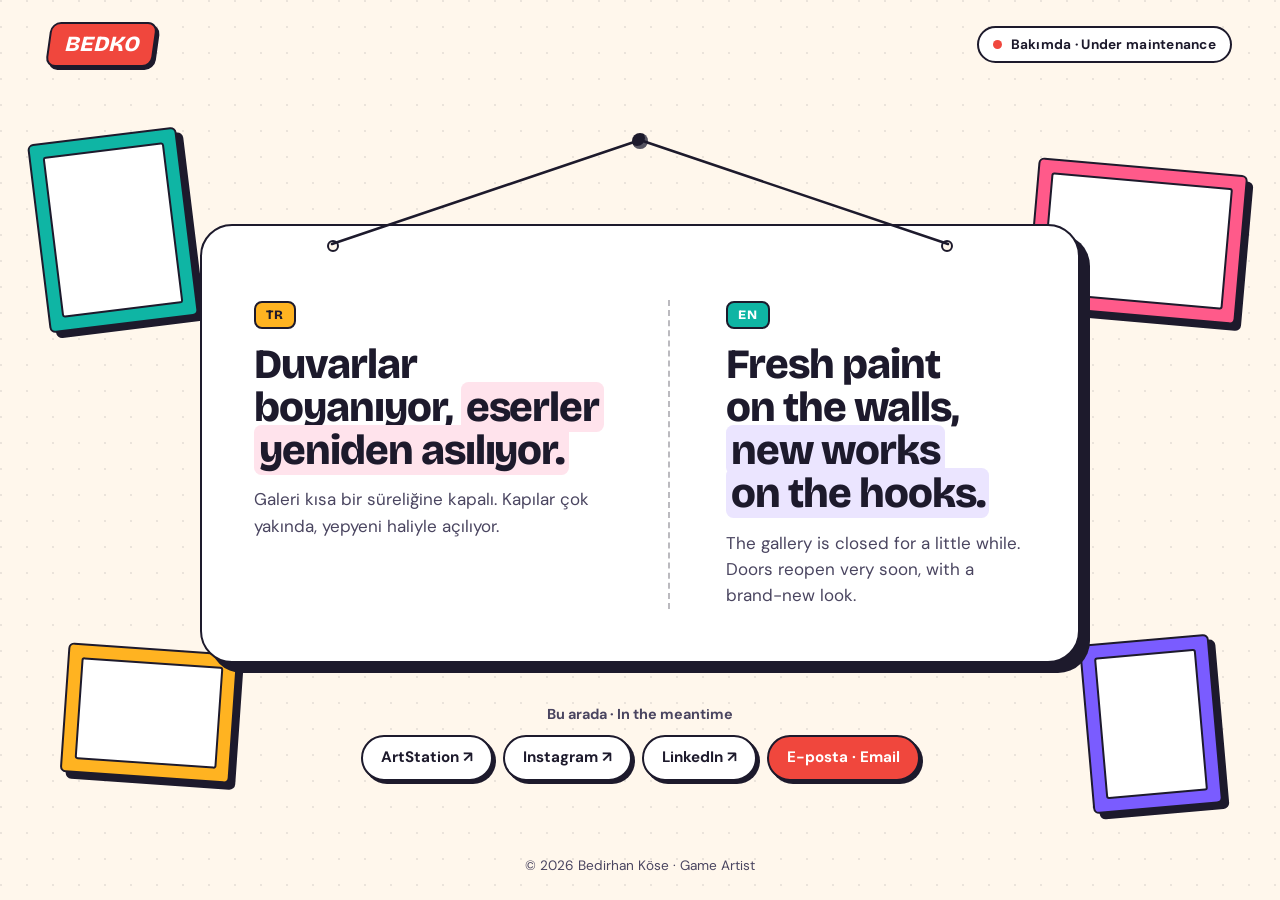
==== commit 978c7fbd: "Bakım sayfası / maintenance page Co-Authored-By: Claude Opus 5.5 <noreply@anthropic.com>" ====
--- a/index.html
+++ b/index.html
@@ -3,168 +3,380 @@
 <head>
   <meta charset="utf-8">
   <meta name="viewport" content="width=device-width, initial-scale=1">
-  <title>Bedko — Bedirhan Köse · Game Artist</title>
-  <meta name="description" content="Bedirhan Köse — oyunlar için çevre, karakter ve level tasarımı yapan Game Artist. Portfolyo galerisi.">
+  <title>Bedko — Bakımdayız · Under maintenance</title>
+  <meta name="description" content="Bedirhan Köse — Game Artist. Galeri yeniden düzenleniyor, çok yakında açılıyor. The gallery is being rehung and reopens soon.">
+  <meta name="robots" content="noindex">
   <meta name="theme-color" content="#fff7ec">
   <meta name="color-scheme" content="light">
-  <meta property="og:title" content="Bedko — Bedirhan Köse · Game Artist">
-  <meta property="og:description" content="Oyunlar için çevre, karakter ve level tasarımları.">
-  <meta property="og:image" content="https://static.wixstatic.com/media/da1e3e_12264234314a49febe17e5f6318a965b~mv2.jpg">
   <link rel="preconnect" href="https://fonts.googleapis.com">
   <link rel="preconnect" href="https://fonts.gstatic.com" crossorigin>
-  <link rel="preconnect" href="https://static.wixstatic.com">
-  <link href="https://fonts.googleapis.com/css2?family=Bricolage+Grotesque:opsz,wght@12..96,500;12..96,700;12..96,800&family=DM+Sans:ital,opsz,wght@0,9..40,400;0,9..40,500;0,9..40,700;1,9..40,400&display=swap" rel="stylesheet">
-  <link rel="stylesheet" href="css/style.css">
-  <script>document.documentElement.classList.add('js')</script>
+  <link href="https://fonts.googleapis.com/css2?family=Bricolage+Grotesque:opsz,wght@12..96,700;12..96,800&family=DM+Sans:opsz,wght@9..40,400;9..40,500;9..40,700&display=swap" rel="stylesheet">
+  <style>
+    /* Bakım sayfası — sitenin renkleri ve tipografisiyle, tek dosya */
+    :root {
+      --bg: #fff7ec;
+      --paper: #ffffff;
+      --ink: #1d1a2c;
+      --ink-soft: #4a4560;
+      --brand: #f0473d;
+      --teal: #0fb5a4;
+      --pink: #ff5a8a;
+      --sun: #ffb321;
+      --violet: #7a5cff;
+
+      --font-display: 'Bricolage Grotesque', 'Segoe UI', system-ui, sans-serif;
+      --font-body: 'DM Sans', system-ui, -apple-system, 'Segoe UI', sans-serif;
+
+      --border: 2.5px solid var(--ink);
+      --spring: cubic-bezier(0.34, 1.56, 0.64, 1);
+    }
+
+    *, *::before, *::after { box-sizing: border-box; }
+
+    html, body { overflow-x: clip; }
+
+    body {
+      margin: 0;
+      min-height: 100vh;
+      min-height: 100svh;
+      display: grid;
+      grid-template-rows: auto 1fr auto;
+      background:
+        radial-gradient(circle at 1px 1px, rgba(29, 26, 44, 0.09) 1.2px, transparent 0) 0 0 / 26px 26px,
+        var(--bg);
+      color: var(--ink);
+      font-family: var(--font-body);
+      font-size: 17px;
+      line-height: 1.55;
+      -webkit-font-smoothing: antialiased;
+    }
+
+    a { color: inherit; }
+
+    /* Üst şerit */
+    .top {
+      display: flex;
+      justify-content: space-between;
+      align-items: center;
+      gap: 16px;
+      padding: 22px clamp(16px, 4vw, 48px);
+    }
+
+    .logo {
+      display: inline-block;
+      padding: 4px 14px;
+      background: var(--brand);
+      border: var(--border);
+      border-radius: 10px;
+      box-shadow: 3px 3px 0 var(--ink);
+      transform: skewX(-8deg);
+    }
+
+    .logo span {
+      display: inline-block;
+      color: var(--paper);
+      font-family: var(--font-display);
+      font-weight: 800;
+      font-style: italic;
+      font-size: 1.35rem;
+      letter-spacing: 0.02em;
+      transform: skewX(8deg);
+    }
+
+    .badge {
+      display: inline-flex;
+      align-items: center;
+      gap: 9px;
+      margin: 0;
+      padding: 6px 14px;
+      background: var(--paper);
+      border: var(--border);
+      border-radius: 999px;
+      font-size: 0.85rem;
+      font-weight: 700;
+      letter-spacing: 0.02em;
+    }
+
+    .badge i {
+      width: 9px;
+      height: 9px;
+      border-radius: 50%;
+      background: var(--brand);
+      box-shadow: 0 0 0 0 rgba(240, 71, 61, 0.55);
+      animation: pulse 2s ease-out infinite;
+    }
+
+    /* Duvar: askıdaki tabela ve boş çerçeveler */
+    .wall {
+      position: relative;
+      display: grid;
+      place-items: center;
+      padding: 24px clamp(16px, 4vw, 48px) 48px;
+    }
+
+    .frame {
+      position: absolute;
+      border: var(--border);
+      border-radius: 6px;
+      box-shadow: 6px 6px 0 var(--ink);
+      animation: float 7s ease-in-out infinite alternate;
+    }
+
+    .frame::after {
+      content: '';
+      position: absolute;
+      inset: 12px;
+      background: var(--paper);
+      border: var(--border);
+      border-radius: 3px;
+    }
+
+    .f1 { width: 150px; height: 190px; left: 3%;  top: 6%;     background: var(--teal);   rotate: -7deg; }
+    .f2 { width: 210px; height: 150px; right: 3%; top: 10%;    background: var(--pink);   rotate: 5deg;  animation-delay: -2s; }
+    .f3 { width: 170px; height: 130px; left: 5%;  bottom: 10%; background: var(--sun);    rotate: 4deg;  animation-delay: -4s; }
+    .f4 { width: 130px; height: 170px; right: 5%; bottom: 6%;  background: var(--violet); rotate: -5deg; animation-delay: -1s; }
+
+    .piece { width: min(880px, 100%); }
+
+    .hang {
+      position: relative;
+      z-index: 1;
+      padding-top: 84px;
+      transform-origin: 50% 0;
+      animation: swing 6s ease-in-out infinite alternate;
+    }
+
+    .nail {
+      position: absolute;
+      top: -7px;
+      left: 50%;
+      width: 16px;
+      height: 16px;
+      margin-left: -8px;
+      background: var(--ink);
+      border-radius: 50%;
+      box-shadow: inset -3px -3px 0 rgba(255, 255, 255, 0.25);
+    }
+
+    .strings {
+      position: absolute;
+      top: 0;
+      left: 0;
+      z-index: 2;
+      width: 100%;
+      height: 104px;
+      overflow: visible;
+      pointer-events: none;
+    }
+
+    .strings line { stroke: var(--ink); stroke-width: 2.5; stroke-linecap: round; }
+
+    .sign {
+      position: relative;
+      padding: clamp(28px, 5vw, 52px);
+      background: var(--paper);
+      border: var(--border);
+      border-radius: 32px;
+      box-shadow: 10px 10px 0 var(--ink);
+    }
+
+    .sign::before, .sign::after {
+      content: '';
+      position: absolute;
+      top: 14px;
+      width: 12px;
+      height: 12px;
+      background: var(--bg);
+      border: var(--border);
+      border-radius: 50%;
+    }
+
+    .sign::before { left: calc(15% - 6px); }
+    .sign::after { right: calc(15% - 6px); }
+
+    .langs {
+      display: grid;
+      grid-template-columns: 1fr 1fr;
+      gap: clamp(28px, 5vw, 56px);
+      margin-top: 22px;
+    }
+
+    .langs section + section {
+      padding-left: clamp(28px, 5vw, 56px);
+      border-left: 2.5px dashed rgba(29, 26, 44, 0.3);
+    }
+
+    .flag {
+      display: inline-block;
+      margin-bottom: 14px;
+      padding: 2px 10px;
+      border: var(--border);
+      border-radius: 8px;
+      font-family: var(--font-display);
+      font-weight: 800;
+      font-size: 0.8rem;
+      letter-spacing: 0.08em;
+    }
+
+    [lang="tr"] .flag { background: var(--sun); }
+    [lang="en"] .flag { background: var(--teal); color: var(--paper); }
+
+    h1, h2 {
+      margin: 0 0 14px;
+      font-family: var(--font-display);
+      font-weight: 800;
+      font-size: clamp(1.75rem, 3.6vw, 2.6rem);
+      line-height: 1.04;
+      letter-spacing: -0.025em;
+      text-wrap: balance;
+    }
+
+    .hl {
+      padding: 0 0.12em;
+      border-radius: 0.18em;
+      box-decoration-break: clone;
+      -webkit-box-decoration-break: clone;
+    }
+
+    [lang="tr"] .hl { background: #ffe3ec; }
+    [lang="en"] .hl { background: #ebe5ff; }
+
+    .langs p { margin: 0; color: var(--ink-soft); }
+
+    /* Bu arada: bağlantılar */
+    .meanwhile {
+      display: flex;
+      flex-wrap: wrap;
+      justify-content: center;
+      align-items: center;
+      gap: 10px;
+      margin-top: 40px;
+      position: relative;
+      z-index: 1;
+    }
+
+    .meanwhile span {
+      width: 100%;
+      text-align: center;
+      font-weight: 700;
+      font-size: 0.9rem;
+      color: var(--ink-soft);
+    }
+
+    .btn {
+      display: inline-block;
+      padding: 9px 18px;
+      background: var(--paper);
+      border: var(--border);
+      border-radius: 999px;
+      box-shadow: 3px 3px 0 var(--ink);
+      font-weight: 700;
+      font-size: 0.95rem;
+      text-decoration: none;
+      transition: transform 0.2s var(--spring), box-shadow 0.2s var(--spring);
+    }
+
+    .btn:hover { transform: translate(-2px, -2px); box-shadow: 5px 5px 0 var(--ink); }
+    .btn:active { transform: translate(2px, 2px); box-shadow: 1px 1px 0 var(--ink); }
+    .btn:focus-visible { outline: 3px solid var(--violet); outline-offset: 3px; }
+    .btn-mail { background: var(--brand); color: var(--paper); }
+
+    .bottom {
+      padding: 0 clamp(16px, 4vw, 48px) 24px;
+      text-align: center;
+      font-size: 0.85rem;
+      color: var(--ink-soft);
+    }
+
+    @keyframes swing { from { rotate: -1.6deg; } to { rotate: 1.6deg; } }
+    @keyframes float { from { translate: 0 -6px; } to { translate: 0 6px; } }
+    @keyframes pulse {
+      70%  { box-shadow: 0 0 0 9px rgba(240, 71, 61, 0); }
+      100% { box-shadow: 0 0 0 0 rgba(240, 71, 61, 0); }
+    }
+
+    @media (max-width: 1240px) {
+      .f1, .f4 { display: none; }
+      .f2 { top: 2%; right: 2%; width: 140px; height: 104px; }
+      .f3 { bottom: 4%; left: 2%; width: 120px; height: 92px; }
+    }
+
+    @media (max-width: 720px) {
+      .langs { grid-template-columns: 1fr; }
+      .langs section + section {
+        padding-left: 0;
+        padding-top: 28px;
+        border-left: 0;
+        border-top: 2.5px dashed rgba(29, 26, 44, 0.3);
+      }
+      .frame { display: none; }
+      .wall { padding-top: 8px; }
+      .hang { padding-top: 66px; }
+      .strings { height: 86px; }
+      .sign { border-radius: 24px; box-shadow: 7px 7px 0 var(--ink); }
+      .top .badge { display: none; }
+    }
+
+    @media (prefers-reduced-motion: reduce) {
+      *, *::before, *::after { animation: none !important; transition: none !important; }
+    }
+  </style>
 </head>
 <body>
 
-  <a class="skip" href="#galeri" data-i18n="skip">İçeriğe geç</a>
-
-  <header class="site-header" id="header">
-    <a class="logo" href="#top" aria-label="Bedko — başa dön"><span>BEDKO</span></a>
-    <nav class="nav" id="nav" aria-label="Ana menü">
-      <a href="#galeri" data-i18n="nav_gallery">Galeri</a>
-      <a href="#hakkimda" data-i18n="nav_about">Hakkımda</a>
-      <a href="#iletisim" data-i18n="nav_contact">İletişim</a>
-      <a class="nav-cta" href="https://www.artstation.com/bedirhankose" target="_blank" rel="noopener">ArtStation ↗</a>
-    </nav>
-    <div class="header-actions">
-      <button class="lang-btn" id="lang-btn" type="button" aria-label="Switch to English">EN</button>
-      <button class="nav-toggle" id="nav-toggle" type="button" aria-expanded="false" aria-controls="nav" aria-label="Menüyü aç">
-        <span></span><span></span>
-      </button>
+  <header class="top">
+    <div class="logo" aria-label="Bedko"><span>BEDKO</span></div>
+    <p class="badge"><i></i>Bakımda · Under maintenance</p>
+  </header>
+
+  <main class="wall">
+    <div class="frame f1" aria-hidden="true"></div>
+    <div class="frame f2" aria-hidden="true"></div>
+    <div class="frame f3" aria-hidden="true"></div>
+    <div class="frame f4" aria-hidden="true"></div>
+
+    <div class="piece">
+      <div class="hang">
+        <span class="nail" aria-hidden="true"></span>
+        <svg class="strings" viewBox="0 0 100 100" preserveAspectRatio="none" aria-hidden="true">
+          <line x1="50" y1="0" x2="15" y2="100" vector-effect="non-scaling-stroke" />
+          <line x1="50" y1="0" x2="85" y2="100" vector-effect="non-scaling-stroke" />
+        </svg>
+
+        <article class="sign">
+          <div class="langs">
+            <section lang="tr">
+              <span class="flag">TR</span>
+              <h1>Duvarlar boyanıyor, <span class="hl">eserler yeniden asılıyor.</span></h1>
+              <p>Galeri kısa bir süreliğine kapalı. Kapılar çok yakında, yepyeni haliyle açılıyor.</p>
+            </section>
+            <section lang="en">
+              <span class="flag">EN</span>
+              <h2>Fresh paint on the walls, <span class="hl">new works on the hooks.</span></h2>
+              <p>The gallery is closed for a little while. Doors reopen very soon, with a brand-new look.</p>
+            </section>
+          </div>
+        </article>
+      </div>
+
+      <nav class="meanwhile" aria-label="Bağlantılar · Links">
+        <span>Bu arada · In the meantime</span>
+        <a class="btn" href="https://www.artstation.com/bedirhankose" target="_blank" rel="noopener">ArtStation ↗</a>
+        <a class="btn" href="https://www.instagram.com/bedkograph/" target="_blank" rel="noopener">Instagram ↗</a>
+        <a class="btn" href="https://www.linkedin.com/in/bedirhankose/" target="_blank" rel="noopener">LinkedIn ↗</a>
+        <a class="btn btn-mail" id="mail" href="https://www.artstation.com/bedirhankose" target="_blank" rel="noopener">E-posta · Email</a>
+      </nav>
     </div>
-  </header>
-
-  <main id="top">
-
-    <!-- Giriş -->
-    <section class="hero">
-      <div class="hero-text">
-        <p class="hero-eyebrow"><span class="dot"></span><span data-i18n="hero_eyebrow">Game Artist · 3D Çevre & Karakter</span></p>
-        <h1 data-i18n-html="hero_title">Oyunlar için <mark class="m-teal">dünyalar</mark> ve <mark class="m-pink">karakterler</mark> yaratıyorum.</h1>
-        <p class="hero-lead" data-i18n="hero_lead">Merhaba, ben Bedirhan. Çevre, karakter ve level tasarımı yapıyor, boş zamanlarımda kendi oyunlarımı geliştiriyorum. Galeriyi salon salon gezmeye davetlisin.</p>
-        <div class="hero-actions">
-          <a class="btn btn-ink" href="#galeri" data-i18n="hero_cta">Galeriyi gez</a>
-          <a class="btn btn-line" href="https://www.artstation.com/bedirhankose" target="_blank" rel="noopener">ArtStation ↗</a>
-        </div>
-      </div>
-      <div class="collage" id="collage" aria-label="Öne çıkan eserler"></div>
-    </section>
-
-    <div class="marquee" aria-hidden="true">
-      <div class="marquee-track">
-        <span>Environment</span><i>✦</i><span>Character</span><i>✦</i><span>Level Design</span><i>✦</i><span>Indie Games</span><i>✦</i><span>Animation</span><i>✦</i><span>Low-poly</span><i>✦</i><span>Fan Art</span><i>✦</i>
-        <span>Environment</span><i>✦</i><span>Character</span><i>✦</i><span>Level Design</span><i>✦</i><span>Indie Games</span><i>✦</i><span>Animation</span><i>✦</i><span>Low-poly</span><i>✦</i><span>Fan Art</span><i>✦</i>
-      </div>
-    </div>
-
-    <!-- Galeri girişi: salon kapıları -->
-    <section class="section" id="galeri">
-      <div class="container">
-        <div class="section-head reveal">
-          <p class="kicker" data-i18n="gallery_kicker">Galeri haritası</p>
-          <h2 data-i18n="gallery_title">Hangi salondan başlayalım?</h2>
-          <p class="section-lead" data-i18n="gallery_lead">Her salonun kendi rengi var. Bir esere tıkla, sonra oklarla bir sonrakine geçerek galeriyi baştan sona gez.</p>
-        </div>
-        <div class="doors reveal" id="doors"></div>
-      </div>
-    </section>
-
-    <!-- Salonlar (js/data.js içeriğinden oluşturulur) -->
-    <div id="halls"></div>
-
-    <!-- Hakkımda -->
-    <section class="section about" id="hakkimda">
-      <div class="container about-grid">
-        <div class="about-card reveal">
-          <div class="about-badge"><span>BEDKO</span></div>
-          <p class="about-name">Bedirhan Köse</p>
-          <p class="about-role">Game Artist</p>
-          <dl class="facts">
-            <div><dt data-i18n="fact_focus">Odak</dt><dd data-i18n="fact_focus_v">Çevre, karakter, level tasarımı</dd></div>
-            <div><dt data-i18n="fact_bg">Geçmiş</dt><dd data-i18n="fact_bg_v">İç mimarlık, endüstriyel tasarım</dd></div>
-            <div><dt data-i18n="fact_where">Deneyim</dt><dd data-i18n="fact_where_v">Türkiye ve İtalya</dd></div>
-            <div><dt data-i18n="fact_works">Galeride</dt><dd><span id="work-count">33</span> <span data-i18n="fact_works_v">eser</span></dd></div>
-          </dl>
-        </div>
-        <div class="about-text reveal">
-          <p class="kicker" data-i18n="nav_about">Hakkımda</p>
-          <h2 data-i18n="about_title">Her dönemimi bir oyunla anlatabilirim.</h2>
-          <p data-i18n="about_p1">İç mimar olarak mezun oldum ve İtalya ile Türkiye’de çeşitli şirketlerde iç mimarlık, endüstriyel tasarım ve görsel sanat üzerine çalıştım. Farklı kültürlerle tanışmak, tasarıma ve dijital üretime bakışımı tamamen değiştirdi.</p>
-          <p data-i18n="about_p2">Oyunları hep sevdim. Zamanla kendimi oyunlara yönelik modelleme, render ve post-prodüksiyon üzerine uzmanlaştırdım: modeller, iç ve dış mekânlar, konseptler… Kısacası oyunlar için her türlü görselleştirme. Oynadığım oyunlar, izlediğim filmler, bir kez dinlediğim bir müzik bile bana referans olabiliyor.</p>
-          <p data-i18n="about_p3">Bugünlerde yeni bağımsız oyun fikirlerim için 3D ve 2D sanat üretiyor, kod yazıyorum.</p>
-          <ul class="chips" aria-label="Araçlar">
-            <li>Photoshop</li>
-            <li>After Effects</li>
-            <li>Unity</li>
-            <li>C#</li>
-            <li>Wacom</li>
-          </ul>
-        </div>
-      </div>
-    </section>
-
-    <!-- İletişim -->
-    <section class="contact" id="iletisim">
-      <div class="container">
-        <div class="contact-box reveal">
-          <p class="kicker" data-i18n="nav_contact">İletişim</p>
-          <h2 data-i18n="contact_title">Birlikte bir dünya kuralım mı?</h2>
-          <p data-i18n="contact_lead">Bir oyun projesi, iş birliği ya da sadece merhaba demek için yazabilirsin.</p>
-          <div class="contact-actions">
-            <a class="btn btn-ink" id="email-btn" href="#" data-i18n="contact_email">E-posta gönder</a>
-            <a class="btn btn-paper" href="https://www.artstation.com/bedirhankose" target="_blank" rel="noopener">ArtStation</a>
-            <a class="btn btn-paper" href="https://www.linkedin.com/in/bedirhankose/" target="_blank" rel="noopener">LinkedIn</a>
-            <a class="btn btn-paper" href="https://www.instagram.com/bedkograph/" target="_blank" rel="noopener">Instagram</a>
-          </div>
-        </div>
-      </div>
-    </section>
-
   </main>
 
-  <footer class="site-footer">
-    <div class="container footer-inner">
-      <p>© <span id="year"></span> Bedirhan Köse · Bedko</p>
-      <a href="#top" data-i18n="back_top">Başa dön ↑</a>
-    </div>
-  </footer>
-
-  <!-- Eser görüntüleyici (sergi odası) -->
-  <div class="viewer" id="viewer" role="dialog" aria-modal="true" aria-labelledby="v-title" hidden>
-    <div class="v-bar">
-      <span class="v-hall" id="v-hall"></span>
-      <span class="v-pos" id="v-pos"></span>
-      <div class="v-actions">
-        <button class="icon-btn" id="v-prev" type="button" aria-label="Önceki eser">
-          <svg viewBox="0 0 24 24" width="20" height="20" aria-hidden="true"><path d="M15 5l-7 7 7 7" fill="none" stroke="currentColor" stroke-width="2.4" stroke-linecap="round" stroke-linejoin="round"/></svg>
-        </button>
-        <button class="icon-btn" id="v-next" type="button" aria-label="Sonraki eser">
-          <svg viewBox="0 0 24 24" width="20" height="20" aria-hidden="true"><path d="M9 5l7 7-7 7" fill="none" stroke="currentColor" stroke-width="2.4" stroke-linecap="round" stroke-linejoin="round"/></svg>
-        </button>
-        <button class="icon-btn" id="v-close" type="button" aria-label="Kapat">
-          <svg viewBox="0 0 24 24" width="20" height="20" aria-hidden="true"><path d="M6 6l12 12M18 6L6 18" fill="none" stroke="currentColor" stroke-width="2.4" stroke-linecap="round"/></svg>
-        </button>
-      </div>
-    </div>
-    <div class="v-scroll" id="v-scroll">
-      <div class="v-layout">
-        <aside class="v-info">
-          <h2 id="v-title"></h2>
-          <p class="v-meta" id="v-meta"></p>
-          <ul class="v-tags" id="v-tags"></ul>
-          <p class="v-desc" id="v-desc"></p>
-          <p class="v-hint" data-i18n="viewer_hint">← → tuşlarıyla eserler arasında gezebilirsin.</p>
-        </aside>
-        <div class="v-media" id="v-media"></div>
-      </div>
-      <nav class="v-tour" id="v-tour" aria-label="Galeri turu"></nav>
-    </div>
-  </div>
-
-  <script src="js/data.js"></script>
-  <script src="js/main.js"></script>
+  <footer class="bottom">© <span id="year">2026</span> Bedirhan Köse · Game Artist</footer>
+
+  <script>
+    // E-posta adresi botlar okumasın diye sayfa açılınca birleştirilir
+    var mail = document.getElementById('mail');
+    mail.href = 'mailto:' + ['bedirhankose7', 'gmail.com'].join('@');
+    mail.removeAttribute('target');
+    document.getElementById('year').textContent = new Date().getFullYear();
+  </script>
 </body>
 </html>
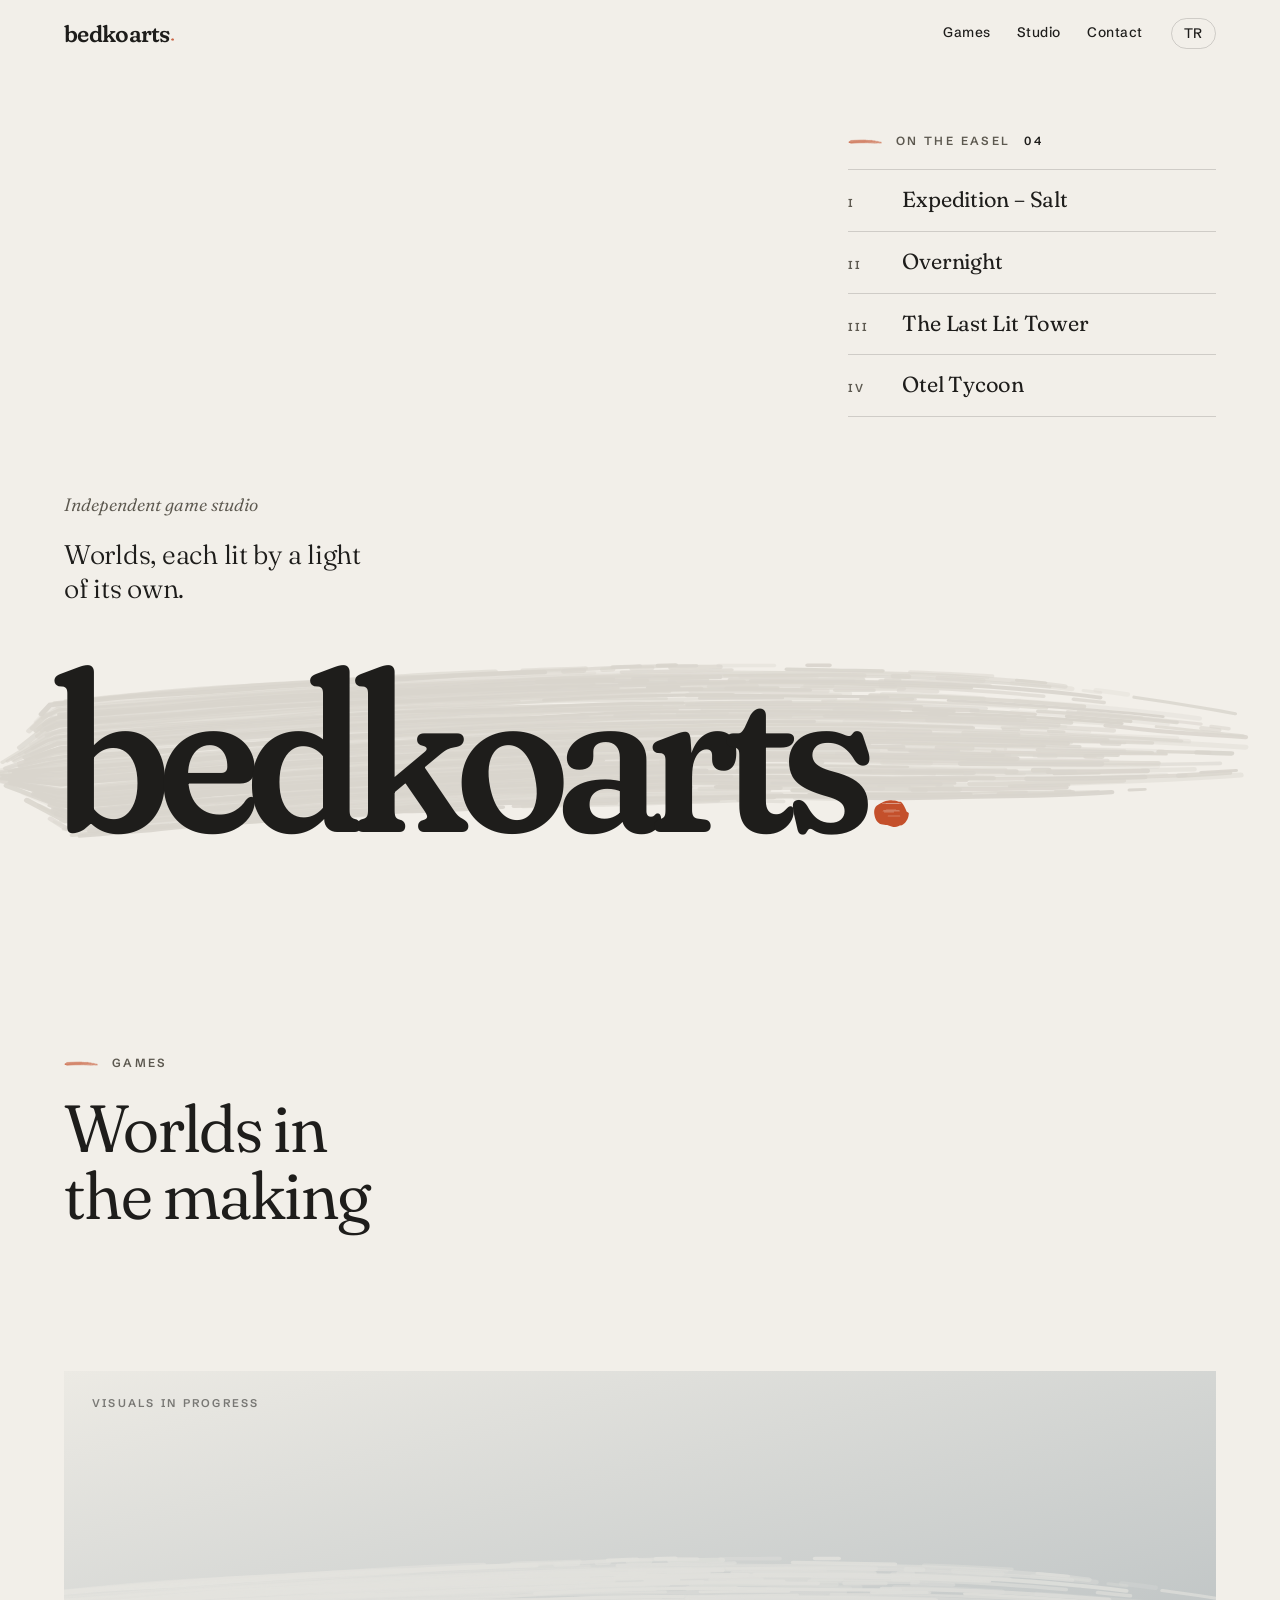
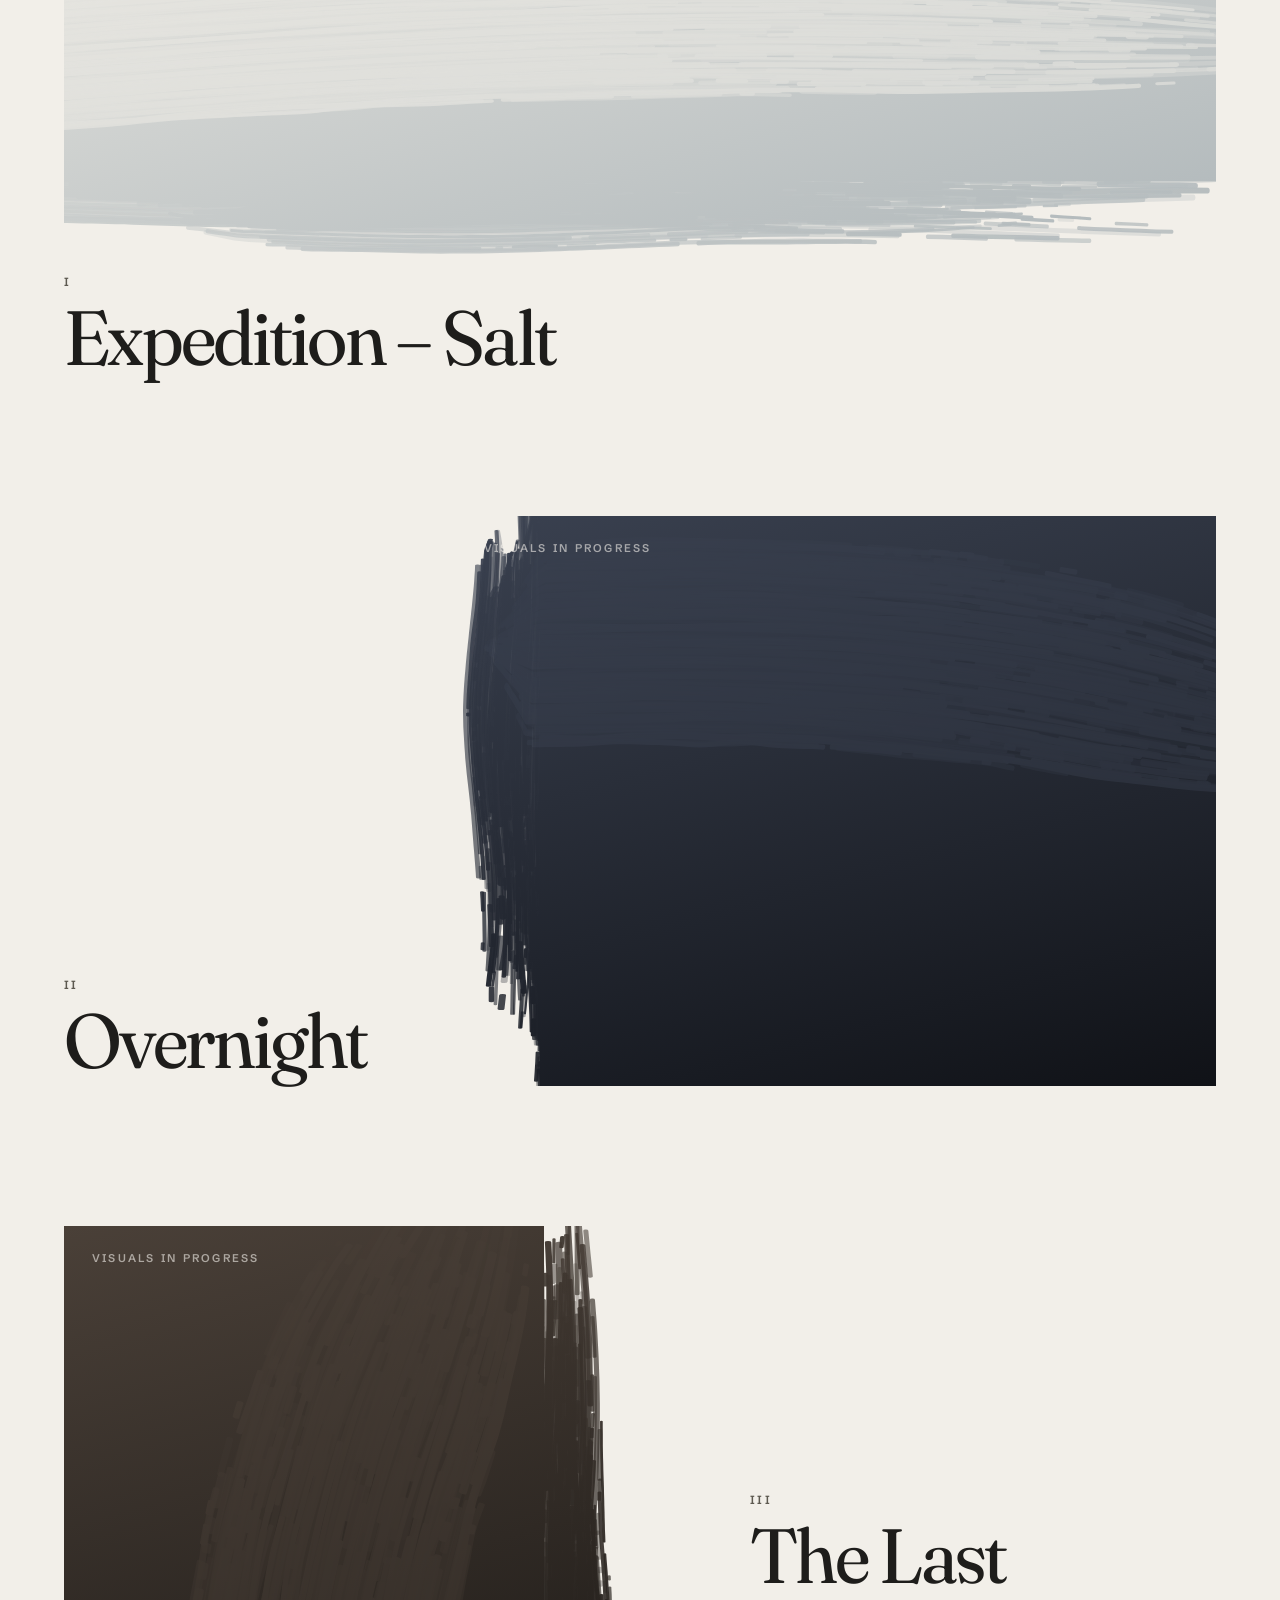
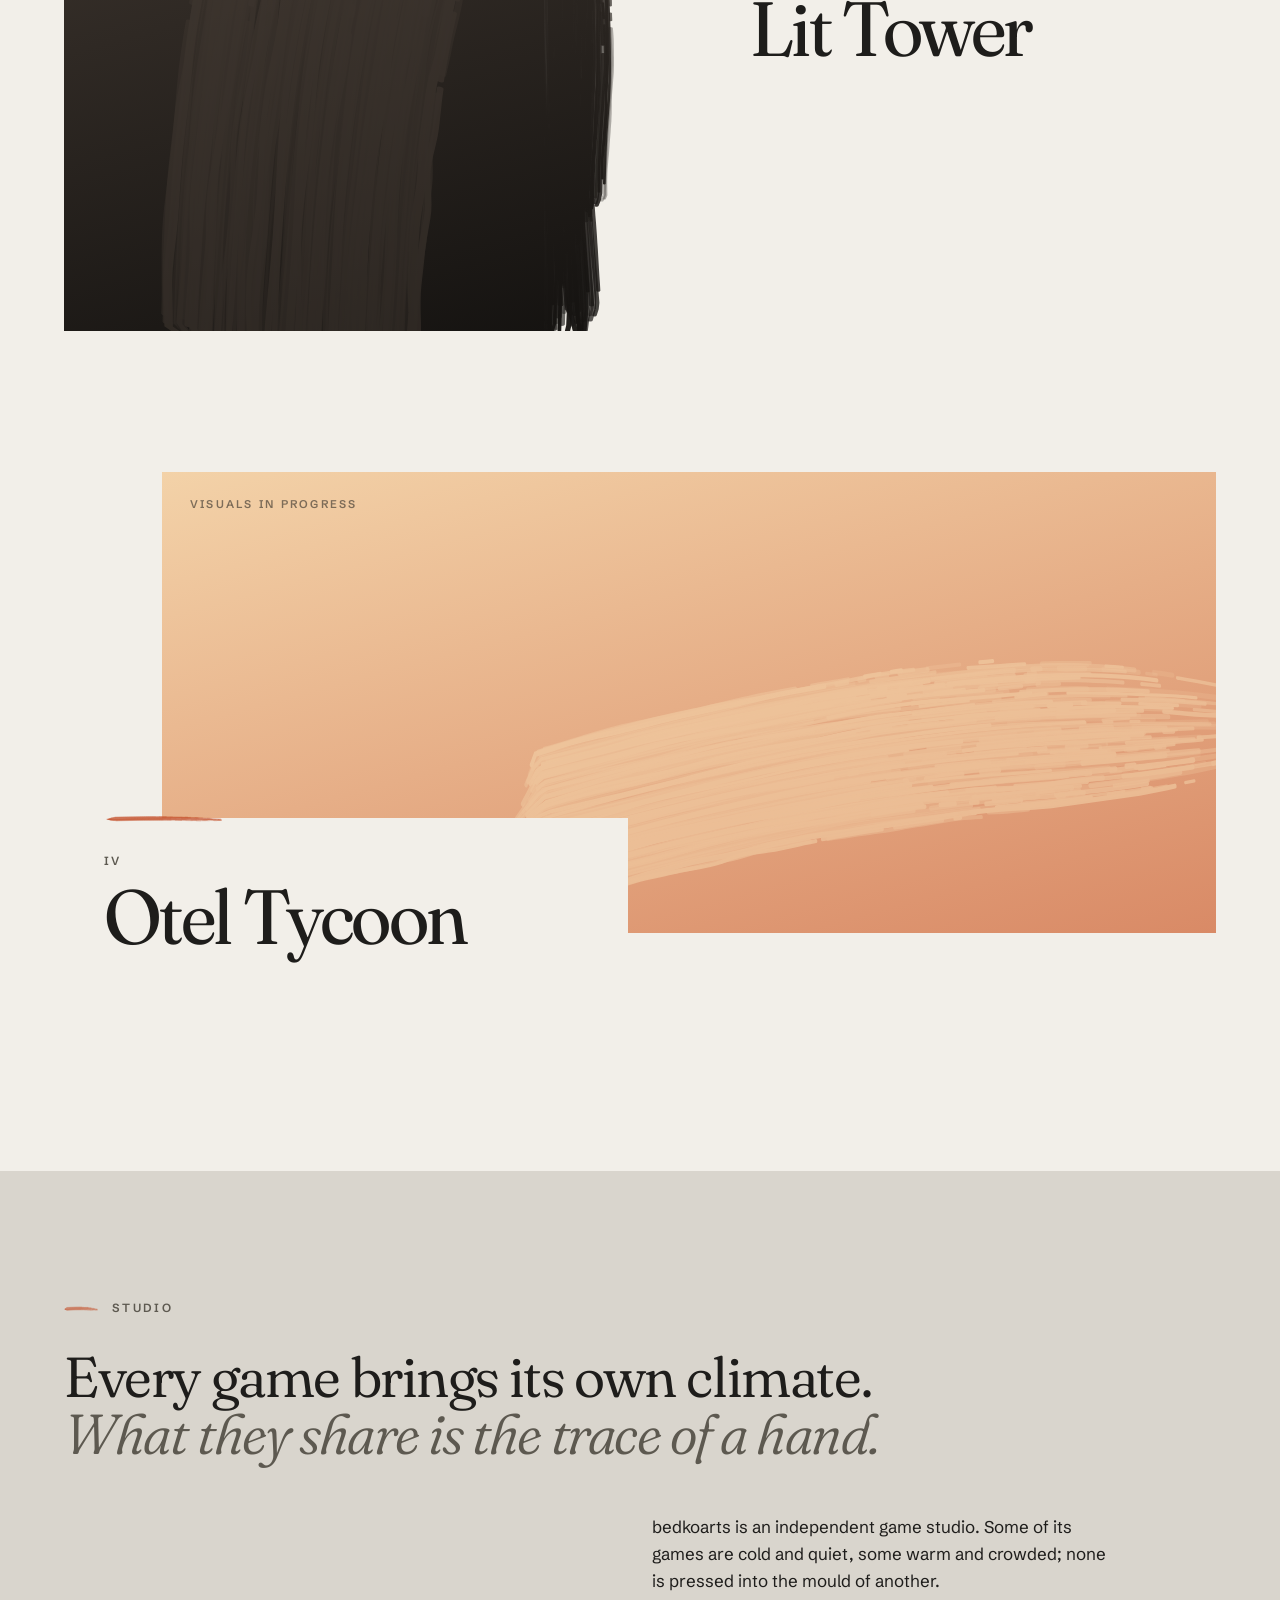
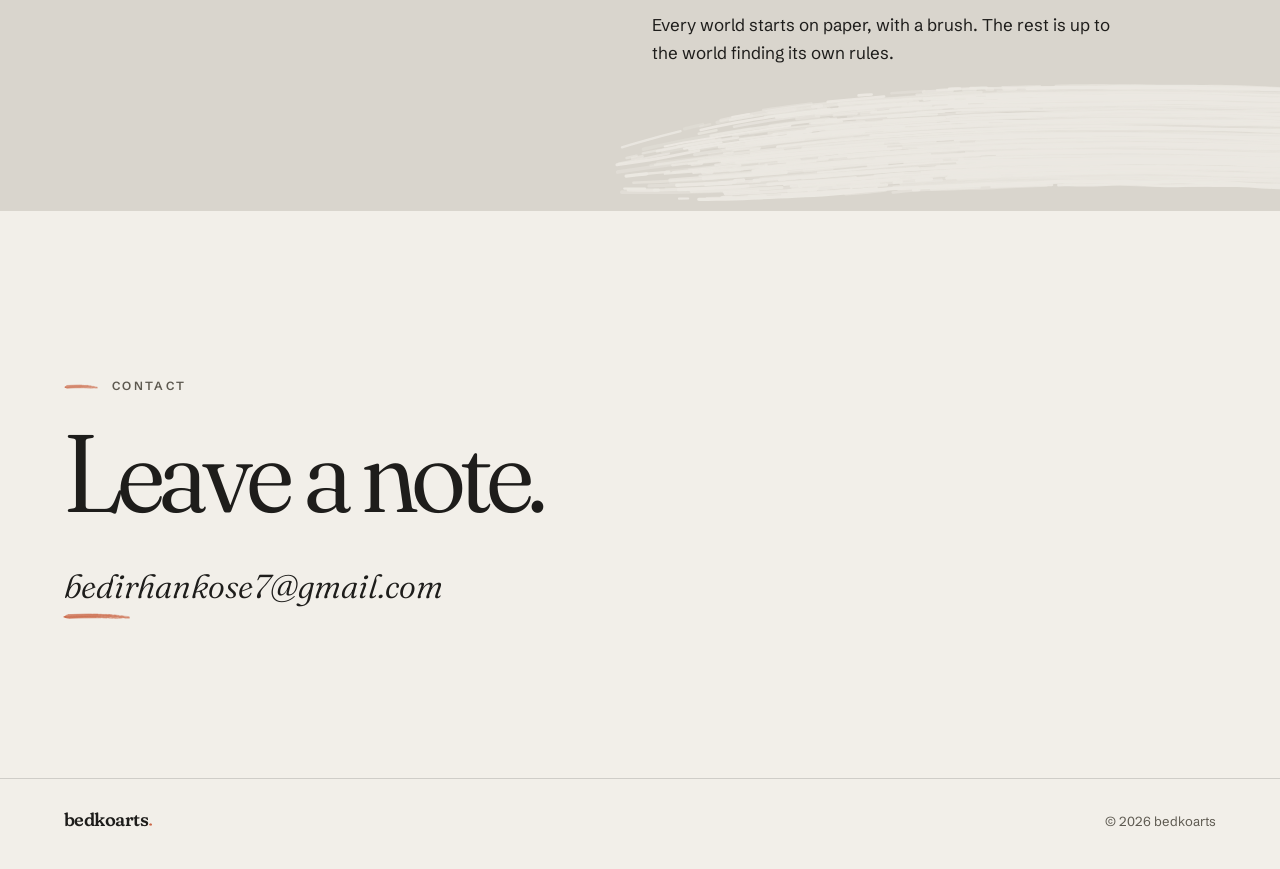
==== commit 0148a0a6: "Yeni bedkoarts: bağımsız oyun stüdyosu sitesi Kişisel portfolyonun yerine stüdyo sitesi: dört oyun i" ====
--- a/index.html
+++ b/index.html
@@ -3,380 +3,87 @@
 <head>
   <meta charset="utf-8">
   <meta name="viewport" content="width=device-width, initial-scale=1">
-  <title>Bedko — Bakımdayız · Under maintenance</title>
-  <meta name="description" content="Bedirhan Köse — Game Artist. Galeri yeniden düzenleniyor, çok yakında açılıyor. The gallery is being rehung and reopens soon.">
-  <meta name="robots" content="noindex">
-  <meta name="theme-color" content="#fff7ec">
+  <title>bedkoarts — bağımsız oyun stüdyosu</title>
+  <meta name="description" content="bedkoarts, kendine ait dünyalar kuran bağımsız bir oyun stüdyosu.">
+  <meta name="theme-color" content="#f2efe9">
   <meta name="color-scheme" content="light">
+  <meta property="og:title" content="bedkoarts">
+  <meta property="og:description" content="Bağımsız oyun stüdyosu · Independent game studio">
+  <link rel="icon" href="assets/favicon.svg" type="image/svg+xml">
   <link rel="preconnect" href="https://fonts.googleapis.com">
   <link rel="preconnect" href="https://fonts.gstatic.com" crossorigin>
-  <link href="https://fonts.googleapis.com/css2?family=Bricolage+Grotesque:opsz,wght@12..96,700;12..96,800&family=DM+Sans:opsz,wght@9..40,400;9..40,500;9..40,700&display=swap" rel="stylesheet">
-  <style>
-    /* Bakım sayfası — sitenin renkleri ve tipografisiyle, tek dosya */
-    :root {
-      --bg: #fff7ec;
-      --paper: #ffffff;
-      --ink: #1d1a2c;
-      --ink-soft: #4a4560;
-      --brand: #f0473d;
-      --teal: #0fb5a4;
-      --pink: #ff5a8a;
-      --sun: #ffb321;
-      --violet: #7a5cff;
-
-      --font-display: 'Bricolage Grotesque', 'Segoe UI', system-ui, sans-serif;
-      --font-body: 'DM Sans', system-ui, -apple-system, 'Segoe UI', sans-serif;
-
-      --border: 2.5px solid var(--ink);
-      --spring: cubic-bezier(0.34, 1.56, 0.64, 1);
-    }
-
-    *, *::before, *::after { box-sizing: border-box; }
-
-    html, body { overflow-x: clip; }
-
-    body {
-      margin: 0;
-      min-height: 100vh;
-      min-height: 100svh;
-      display: grid;
-      grid-template-rows: auto 1fr auto;
-      background:
-        radial-gradient(circle at 1px 1px, rgba(29, 26, 44, 0.09) 1.2px, transparent 0) 0 0 / 26px 26px,
-        var(--bg);
-      color: var(--ink);
-      font-family: var(--font-body);
-      font-size: 17px;
-      line-height: 1.55;
-      -webkit-font-smoothing: antialiased;
-    }
-
-    a { color: inherit; }
-
-    /* Üst şerit */
-    .top {
-      display: flex;
-      justify-content: space-between;
-      align-items: center;
-      gap: 16px;
-      padding: 22px clamp(16px, 4vw, 48px);
-    }
-
-    .logo {
-      display: inline-block;
-      padding: 4px 14px;
-      background: var(--brand);
-      border: var(--border);
-      border-radius: 10px;
-      box-shadow: 3px 3px 0 var(--ink);
-      transform: skewX(-8deg);
-    }
-
-    .logo span {
-      display: inline-block;
-      color: var(--paper);
-      font-family: var(--font-display);
-      font-weight: 800;
-      font-style: italic;
-      font-size: 1.35rem;
-      letter-spacing: 0.02em;
-      transform: skewX(8deg);
-    }
-
-    .badge {
-      display: inline-flex;
-      align-items: center;
-      gap: 9px;
-      margin: 0;
-      padding: 6px 14px;
-      background: var(--paper);
-      border: var(--border);
-      border-radius: 999px;
-      font-size: 0.85rem;
-      font-weight: 700;
-      letter-spacing: 0.02em;
-    }
-
-    .badge i {
-      width: 9px;
-      height: 9px;
-      border-radius: 50%;
-      background: var(--brand);
-      box-shadow: 0 0 0 0 rgba(240, 71, 61, 0.55);
-      animation: pulse 2s ease-out infinite;
-    }
-
-    /* Duvar: askıdaki tabela ve boş çerçeveler */
-    .wall {
-      position: relative;
-      display: grid;
-      place-items: center;
-      padding: 24px clamp(16px, 4vw, 48px) 48px;
-    }
-
-    .frame {
-      position: absolute;
-      border: var(--border);
-      border-radius: 6px;
-      box-shadow: 6px 6px 0 var(--ink);
-      animation: float 7s ease-in-out infinite alternate;
-    }
-
-    .frame::after {
-      content: '';
-      position: absolute;
-      inset: 12px;
-      background: var(--paper);
-      border: var(--border);
-      border-radius: 3px;
-    }
-
-    .f1 { width: 150px; height: 190px; left: 3%;  top: 6%;     background: var(--teal);   rotate: -7deg; }
-    .f2 { width: 210px; height: 150px; right: 3%; top: 10%;    background: var(--pink);   rotate: 5deg;  animation-delay: -2s; }
-    .f3 { width: 170px; height: 130px; left: 5%;  bottom: 10%; background: var(--sun);    rotate: 4deg;  animation-delay: -4s; }
-    .f4 { width: 130px; height: 170px; right: 5%; bottom: 6%;  background: var(--violet); rotate: -5deg; animation-delay: -1s; }
-
-    .piece { width: min(880px, 100%); }
-
-    .hang {
-      position: relative;
-      z-index: 1;
-      padding-top: 84px;
-      transform-origin: 50% 0;
-      animation: swing 6s ease-in-out infinite alternate;
-    }
-
-    .nail {
-      position: absolute;
-      top: -7px;
-      left: 50%;
-      width: 16px;
-      height: 16px;
-      margin-left: -8px;
-      background: var(--ink);
-      border-radius: 50%;
-      box-shadow: inset -3px -3px 0 rgba(255, 255, 255, 0.25);
-    }
-
-    .strings {
-      position: absolute;
-      top: 0;
-      left: 0;
-      z-index: 2;
-      width: 100%;
-      height: 104px;
-      overflow: visible;
-      pointer-events: none;
-    }
-
-    .strings line { stroke: var(--ink); stroke-width: 2.5; stroke-linecap: round; }
-
-    .sign {
-      position: relative;
-      padding: clamp(28px, 5vw, 52px);
-      background: var(--paper);
-      border: var(--border);
-      border-radius: 32px;
-      box-shadow: 10px 10px 0 var(--ink);
-    }
-
-    .sign::before, .sign::after {
-      content: '';
-      position: absolute;
-      top: 14px;
-      width: 12px;
-      height: 12px;
-      background: var(--bg);
-      border: var(--border);
-      border-radius: 50%;
-    }
-
-    .sign::before { left: calc(15% - 6px); }
-    .sign::after { right: calc(15% - 6px); }
-
-    .langs {
-      display: grid;
-      grid-template-columns: 1fr 1fr;
-      gap: clamp(28px, 5vw, 56px);
-      margin-top: 22px;
-    }
-
-    .langs section + section {
-      padding-left: clamp(28px, 5vw, 56px);
-      border-left: 2.5px dashed rgba(29, 26, 44, 0.3);
-    }
-
-    .flag {
-      display: inline-block;
-      margin-bottom: 14px;
-      padding: 2px 10px;
-      border: var(--border);
-      border-radius: 8px;
-      font-family: var(--font-display);
-      font-weight: 800;
-      font-size: 0.8rem;
-      letter-spacing: 0.08em;
-    }
-
-    [lang="tr"] .flag { background: var(--sun); }
-    [lang="en"] .flag { background: var(--teal); color: var(--paper); }
-
-    h1, h2 {
-      margin: 0 0 14px;
-      font-family: var(--font-display);
-      font-weight: 800;
-      font-size: clamp(1.75rem, 3.6vw, 2.6rem);
-      line-height: 1.04;
-      letter-spacing: -0.025em;
-      text-wrap: balance;
-    }
-
-    .hl {
-      padding: 0 0.12em;
-      border-radius: 0.18em;
-      box-decoration-break: clone;
-      -webkit-box-decoration-break: clone;
-    }
-
-    [lang="tr"] .hl { background: #ffe3ec; }
-    [lang="en"] .hl { background: #ebe5ff; }
-
-    .langs p { margin: 0; color: var(--ink-soft); }
-
-    /* Bu arada: bağlantılar */
-    .meanwhile {
-      display: flex;
-      flex-wrap: wrap;
-      justify-content: center;
-      align-items: center;
-      gap: 10px;
-      margin-top: 40px;
-      position: relative;
-      z-index: 1;
-    }
-
-    .meanwhile span {
-      width: 100%;
-      text-align: center;
-      font-weight: 700;
-      font-size: 0.9rem;
-      color: var(--ink-soft);
-    }
-
-    .btn {
-      display: inline-block;
-      padding: 9px 18px;
-      background: var(--paper);
-      border: var(--border);
-      border-radius: 999px;
-      box-shadow: 3px 3px 0 var(--ink);
-      font-weight: 700;
-      font-size: 0.95rem;
-      text-decoration: none;
-      transition: transform 0.2s var(--spring), box-shadow 0.2s var(--spring);
-    }
-
-    .btn:hover { transform: translate(-2px, -2px); box-shadow: 5px 5px 0 var(--ink); }
-    .btn:active { transform: translate(2px, 2px); box-shadow: 1px 1px 0 var(--ink); }
-    .btn:focus-visible { outline: 3px solid var(--violet); outline-offset: 3px; }
-    .btn-mail { background: var(--brand); color: var(--paper); }
-
-    .bottom {
-      padding: 0 clamp(16px, 4vw, 48px) 24px;
-      text-align: center;
-      font-size: 0.85rem;
-      color: var(--ink-soft);
-    }
-
-    @keyframes swing { from { rotate: -1.6deg; } to { rotate: 1.6deg; } }
-    @keyframes float { from { translate: 0 -6px; } to { translate: 0 6px; } }
-    @keyframes pulse {
-      70%  { box-shadow: 0 0 0 9px rgba(240, 71, 61, 0); }
-      100% { box-shadow: 0 0 0 0 rgba(240, 71, 61, 0); }
-    }
-
-    @media (max-width: 1240px) {
-      .f1, .f4 { display: none; }
-      .f2 { top: 2%; right: 2%; width: 140px; height: 104px; }
-      .f3 { bottom: 4%; left: 2%; width: 120px; height: 92px; }
-    }
-
-    @media (max-width: 720px) {
-      .langs { grid-template-columns: 1fr; }
-      .langs section + section {
-        padding-left: 0;
-        padding-top: 28px;
-        border-left: 0;
-        border-top: 2.5px dashed rgba(29, 26, 44, 0.3);
-      }
-      .frame { display: none; }
-      .wall { padding-top: 8px; }
-      .hang { padding-top: 66px; }
-      .strings { height: 86px; }
-      .sign { border-radius: 24px; box-shadow: 7px 7px 0 var(--ink); }
-      .top .badge { display: none; }
-    }
-
-    @media (prefers-reduced-motion: reduce) {
-      *, *::before, *::after { animation: none !important; transition: none !important; }
-    }
-  </style>
+  <link href="https://fonts.googleapis.com/css2?family=Fraunces:ital,opsz,wght,SOFT,WONK@0,9..144,300..700,0..100,0..1;1,9..144,300..700,0..100,0..1&family=Schibsted+Grotesk:wght@400;500;600&display=swap" rel="stylesheet">
+  <link rel="stylesheet" href="css/style.css">
+  <script>document.documentElement.classList.add('js')</script>
 </head>
 <body>
 
-  <header class="top">
-    <div class="logo" aria-label="Bedko"><span>BEDKO</span></div>
-    <p class="badge"><i></i>Bakımda · Under maintenance</p>
+  <a class="skip" href="#oyunlar" data-i18n="skip">İçeriğe geç</a>
+
+  <header class="bar" id="bar">
+    <a class="bar-mark" href="#top" aria-label="bedkoarts — başa dön">bedkoarts<i class="ember" aria-hidden="true"></i></a>
+    <nav class="bar-nav" aria-label="Ana menü">
+      <a href="#oyunlar" data-i18n="nav_games">Oyunlar</a>
+      <a href="#studyo" data-i18n="nav_studio">Stüdyo</a>
+      <a href="#iletisim" data-i18n="nav_contact">İletişim</a>
+    </nav>
+    <button class="lang" id="lang" type="button" aria-label="Switch to English">EN</button>
   </header>
 
-  <main class="wall">
-    <div class="frame f1" aria-hidden="true"></div>
-    <div class="frame f2" aria-hidden="true"></div>
-    <div class="frame f3" aria-hidden="true"></div>
-    <div class="frame f4" aria-hidden="true"></div>
+  <main id="top">
 
-    <div class="piece">
-      <div class="hang">
-        <span class="nail" aria-hidden="true"></span>
-        <svg class="strings" viewBox="0 0 100 100" preserveAspectRatio="none" aria-hidden="true">
-          <line x1="50" y1="0" x2="15" y2="100" vector-effect="non-scaling-stroke" />
-          <line x1="50" y1="0" x2="85" y2="100" vector-effect="non-scaling-stroke" />
-        </svg>
+    <!-- Açılış: stüdyonun adı, fırça izi ve oyunların dizini -->
+    <section class="hero">
+      <p class="hero-kicker"><span data-i18n="kicker">Bağımsız oyun stüdyosu</span></p>
 
-        <article class="sign">
-          <div class="langs">
-            <section lang="tr">
-              <span class="flag">TR</span>
-              <h1>Duvarlar boyanıyor, <span class="hl">eserler yeniden asılıyor.</span></h1>
-              <p>Galeri kısa bir süreliğine kapalı. Kapılar çok yakında, yepyeni haliyle açılıyor.</p>
-            </section>
-            <section lang="en">
-              <span class="flag">EN</span>
-              <h2>Fresh paint on the walls, <span class="hl">new works on the hooks.</span></h2>
-              <p>The gallery is closed for a little while. Doors reopen very soon, with a brand-new look.</p>
-            </section>
-          </div>
-        </article>
+      <nav class="hero-index" aria-labelledby="index-label">
+        <p class="label" id="index-label"><span data-i18n="index_label">Şövalede</span> <span class="count" id="count"></span></p>
+        <ol id="index"></ol>
+      </nav>
+
+      <div class="hero-name">
+        <span class="sweep" aria-hidden="true"></span>
+        <h1 class="wordmark">bedkoarts<i class="ember" aria-hidden="true"></i></h1>
       </div>
 
-      <nav class="meanwhile" aria-label="Bağlantılar · Links">
-        <span>Bu arada · In the meantime</span>
-        <a class="btn" href="https://www.artstation.com/bedirhankose" target="_blank" rel="noopener">ArtStation ↗</a>
-        <a class="btn" href="https://www.instagram.com/bedkograph/" target="_blank" rel="noopener">Instagram ↗</a>
-        <a class="btn" href="https://www.linkedin.com/in/bedirhankose/" target="_blank" rel="noopener">LinkedIn ↗</a>
-        <a class="btn btn-mail" id="mail" href="https://www.artstation.com/bedirhankose" target="_blank" rel="noopener">E-posta · Email</a>
-      </nav>
-    </div>
+      <p class="hero-line" data-i18n="hero_line">Her biri kendi ışığıyla yanan dünyalar.</p>
+    </section>
+
+    <!-- Oyunlar: games.js içinden çizilir -->
+    <section class="games" id="oyunlar" aria-labelledby="games-title">
+      <header class="section-head">
+        <p class="label"><span data-i18n="games_label">Oyunlar</span></p>
+        <h2 class="section-title" id="games-title" data-i18n="games_title">Üzerinde çalışılan dünyalar</h2>
+      </header>
+      <div id="games"></div>
+    </section>
+
+    <!-- Stüdyo -->
+    <section class="studio" id="studyo" aria-labelledby="studio-title">
+      <p class="label"><span data-i18n="studio_label">Stüdyo</span></p>
+      <h2 class="studio-title" id="studio-title" data-i18n-html="studio_title">Her oyun kendi iklimini getirir. <em>Ortak olan, elin izi.</em></h2>
+      <div class="studio-text">
+        <p data-i18n="studio_p1">bedkoarts bağımsız bir oyun stüdyosu. Kimi oyunu soğuk ve sessiz, kimi sıcak ve kalabalık; hiçbiri bir diğerinin kalıbına sokulmaz.</p>
+        <p data-i18n="studio_p2">Her dünya önce kâğıt üzerinde, fırçayla başlar. Gerisi, o dünyanın kendi kurallarını bulmasına kalır.</p>
+      </div>
+      <span class="studio-daub" aria-hidden="true"></span>
+    </section>
+
+    <!-- İletişim -->
+    <section class="contact" id="iletisim" aria-labelledby="contact-title">
+      <p class="label"><span data-i18n="contact_label">İletişim</span></p>
+      <h2 class="contact-title" id="contact-title" data-i18n="contact_title">Bir not bırak.</h2>
+      <a class="contact-mail" id="mail" href="#iletisim"><span id="mail-text">e-posta</span></a>
+    </section>
+
   </main>
 
-  <footer class="bottom">© <span id="year">2026</span> Bedirhan Köse · Game Artist</footer>
+  <footer class="foot">
+    <span class="foot-mark">bedkoarts<i class="ember" aria-hidden="true"></i></span>
+    <span>© <span id="year"></span> bedkoarts</span>
+  </footer>
 
-  <script>
-    // E-posta adresi botlar okumasın diye sayfa açılınca birleştirilir
-    var mail = document.getElementById('mail');
-    mail.href = 'mailto:' + ['bedirhankose7', 'gmail.com'].join('@');
-    mail.removeAttribute('target');
-    document.getElementById('year').textContent = new Date().getFullYear();
-  </script>
+  <script src="js/games.js"></script>
+  <script src="js/main.js"></script>
 </body>
 </html>
--- a/css/style.css
+++ b/css/style.css
@@ -0,0 +1,755 @@
+/* ==========================================================
+   bedkoarts — stüdyo sitesi
+   Taş grisi, kırık beyaz ve kömür; tek vurgu rengi kor turuncusu.
+   Fırça izleri assets/ içindeki SVG maskelerden gelir, renklerini
+   buradaki değişkenler belirler.
+   ========================================================== */
+:root {
+  --paper: #f2efe9;
+  --stone: #d9d5cd;
+  --stone-deep: #bdb7ad;
+  --charcoal: #1e1d1b;
+  --ink-soft: #5d5950;
+  --rule: rgba(30, 29, 27, 0.16);
+  --ember: #c4502b;
+
+  --serif: 'Fraunces', 'Iowan Old Style', Georgia, serif;
+  --sans: 'Schibsted Grotesk', system-ui, -apple-system, 'Segoe UI', sans-serif;
+
+  --gutter: clamp(20px, 5vw, 72px);
+  --max: 1480px;
+  --slow: cubic-bezier(0.22, 0.7, 0.18, 1);
+}
+
+*, *::before, *::after { box-sizing: border-box; }
+
+html {
+  scroll-behavior: smooth;
+  scroll-padding-top: 80px;
+  color-scheme: light;
+}
+
+html, body { overflow-x: clip; }
+
+body {
+  margin: 0;
+  background: var(--paper);
+  color: var(--charcoal);
+  font-family: var(--sans);
+  font-size: 17px;
+  line-height: 1.6;
+  -webkit-font-smoothing: antialiased;
+  text-rendering: optimizeLegibility;
+}
+
+img { display: block; max-width: 100%; }
+
+a { color: inherit; }
+
+:focus-visible { outline: 2px solid var(--ember); outline-offset: 4px; }
+
+.skip {
+  position: absolute;
+  left: 12px;
+  top: -60px;
+  z-index: 50;
+  padding: 10px 16px;
+  background: var(--charcoal);
+  color: var(--paper);
+}
+
+.skip:focus { top: 12px; }
+
+/* ---------- Ortak parçalar ---------- */
+
+/* Kor noktası: adın sonundaki fırça lekesi */
+.ember {
+  display: inline-block;
+  width: 0.17em;
+  height: 0.17em;
+  margin-left: 0.035em;
+  background: var(--ember);
+  -webkit-mask: url(../assets/daub.svg) center / contain no-repeat;
+  mask: url(../assets/daub.svg) center / contain no-repeat;
+}
+
+.label {
+  display: flex;
+  align-items: center;
+  gap: 14px;
+  margin: 0;
+  font-size: 0.74rem;
+  font-weight: 600;
+  letter-spacing: 0.2em;
+  text-transform: uppercase;
+  color: var(--ink-soft);
+}
+
+/* Etiketlerin önündeki kısa kor fırça darbesi */
+.label::before {
+  content: '';
+  flex: none;
+  width: 34px;
+  height: 9px;
+  background: var(--ember);
+  -webkit-mask: url(../assets/underline.svg) center / 100% 100% no-repeat;
+  mask: url(../assets/underline.svg) center / 100% 100% no-repeat;
+}
+
+.serif {
+  font-family: var(--serif);
+}
+
+/* ---------- Üst çubuk ---------- */
+
+.bar {
+  position: fixed;
+  inset: 0 0 auto;
+  z-index: 20;
+  display: flex;
+  align-items: center;
+  gap: 28px;
+  padding: 18px var(--gutter);
+  transition: background 0.6s var(--slow), box-shadow 0.6s var(--slow);
+}
+
+.bar.is-scrolled {
+  background: rgba(242, 239, 233, 0.9);
+  -webkit-backdrop-filter: blur(10px);
+  backdrop-filter: blur(10px);
+  box-shadow: 0 1px 0 var(--rule);
+}
+
+.bar-mark {
+  margin-right: auto;
+  font-family: var(--serif);
+  font-size: 1.45rem;
+  font-weight: 560;
+  font-variation-settings: 'SOFT' 100, 'WONK' 1;
+  letter-spacing: -0.03em;
+  line-height: 1;
+  text-decoration: none;
+}
+
+.bar-nav { display: flex; gap: 26px; }
+
+.bar-nav a,
+.lang {
+  position: relative;
+  font-size: 0.86rem;
+  font-weight: 500;
+  letter-spacing: 0.04em;
+  text-decoration: none;
+}
+
+.bar-nav a::after,
+.contact-mail::after {
+  content: '';
+  position: absolute;
+  left: -2px;
+  right: -2px;
+  bottom: -6px;
+  height: 7px;
+  background: var(--ember);
+  -webkit-mask: url(../assets/underline.svg) center / 100% 100% no-repeat;
+  mask: url(../assets/underline.svg) center / 100% 100% no-repeat;
+  transform: scaleX(0);
+  transform-origin: left;
+  transition: transform 0.7s var(--slow);
+}
+
+.bar-nav a:hover::after,
+.bar-nav a:focus-visible::after { transform: scaleX(1); }
+
+.lang {
+  padding: 6px 12px;
+  background: none;
+  border: 1px solid var(--rule);
+  border-radius: 999px;
+  color: inherit;
+  font-family: inherit;
+  cursor: pointer;
+  transition: border-color 0.4s;
+}
+
+.lang:hover { border-color: var(--charcoal); }
+
+/* ---------- Açılış ---------- */
+
+.hero {
+  position: relative;
+  display: grid;
+  grid-template-columns: repeat(12, minmax(0, 1fr));
+  grid-template-rows: auto 1fr auto auto;
+  column-gap: 24px;
+  max-width: var(--max);
+  min-height: min(100vh, 1000px);
+  min-height: min(100svh, 1000px);
+  margin: 0 auto;
+  padding: 132px var(--gutter) 56px;
+}
+
+.hero-kicker {
+  grid-column: 1 / 7;
+  grid-row: 2;
+  align-self: end;
+  margin: 0 0 18px;
+  font-family: var(--serif);
+  font-size: clamp(1.05rem, 1.4vw, 1.25rem);
+  font-style: italic;
+  font-weight: 350;
+  color: var(--ink-soft);
+}
+
+.hero-index {
+  grid-column: 9 / 13;
+  grid-row: 1 / 3;
+  align-self: start;
+}
+
+.hero-index ol {
+  margin: 18px 0 0;
+  padding: 0;
+  list-style: none;
+  border-bottom: 1px solid var(--rule);
+}
+
+.hero-index li { border-top: 1px solid var(--rule); }
+
+.hero-index a {
+  display: grid;
+  grid-template-columns: 3.2em 1fr;
+  align-items: baseline;
+  padding: 13px 0;
+  text-decoration: none;
+}
+
+.hero-index .no {
+  font-size: 0.72rem;
+  font-weight: 600;
+  letter-spacing: 0.16em;
+  color: var(--ink-soft);
+}
+
+.hero-index .name {
+  font-family: var(--serif);
+  font-size: clamp(1.15rem, 1.7vw, 1.55rem);
+  font-weight: 380;
+  font-variation-settings: 'SOFT' 50;
+  letter-spacing: -0.01em;
+  transition: transform 0.7s var(--slow), color 0.5s;
+}
+
+.hero-index a:hover .name,
+.hero-index a:focus-visible .name { transform: translateX(8px); color: var(--ember); }
+
+.count { color: var(--charcoal); }
+
+.hero-name {
+  position: relative;
+  grid-column: 1 / -1;
+  grid-row: 4;
+  margin-top: clamp(40px, 6vh, 72px);
+}
+
+.wordmark {
+  position: relative;
+  margin: 0 0 0 -0.04em;
+  font-family: var(--serif);
+  font-size: clamp(5rem, 17.6vw, 16.5rem);
+  font-weight: 560;
+  font-variation-settings: 'SOFT' 100, 'WONK' 1;
+  letter-spacing: -0.05em;
+  line-height: 0.82;
+}
+
+/* Adın arkasındaki geniş taş grisi fırça darbesi */
+.sweep {
+  position: absolute;
+  left: calc(var(--gutter) * -1 - 4vw);
+  right: -6vw;
+  top: -18%;
+  height: 128%;
+  background: var(--stone);
+  -webkit-mask: url(../assets/sweep.svg) center / 100% 100% no-repeat;
+  mask: url(../assets/sweep.svg) center / 100% 100% no-repeat;
+  pointer-events: none;
+}
+
+.hero-line {
+  grid-column: 1 / 7;
+  grid-row: 3;
+  align-self: end;
+  max-width: 19ch;
+  margin: 0;
+  font-family: var(--serif);
+  font-size: clamp(1.3rem, 2.1vw, 1.9rem);
+  font-weight: 330;
+  line-height: 1.25;
+  letter-spacing: -0.01em;
+}
+
+/* ---------- Bölüm başlıkları ---------- */
+
+.games,
+.studio,
+.contact {
+  max-width: var(--max);
+  margin: 0 auto;
+  padding-left: var(--gutter);
+  padding-right: var(--gutter);
+}
+
+.games { padding-top: clamp(96px, 12vw, 180px); }
+
+.section-head {
+  display: grid;
+  gap: 22px;
+}
+
+.section-title,
+.studio-title,
+.contact-title {
+  margin: 0;
+  font-family: var(--serif);
+  font-weight: 360;
+  font-variation-settings: 'SOFT' 50;
+  letter-spacing: -0.025em;
+  line-height: 1.02;
+  text-wrap: balance;
+}
+
+.section-title {
+  max-width: 13ch;
+  font-size: clamp(2.3rem, 5.2vw, 4.6rem);
+}
+
+/* ---------- Oyunlar ---------- */
+
+.game {
+  display: grid;
+  grid-template-columns: repeat(12, minmax(0, 1fr));
+  column-gap: 24px;
+  margin-top: clamp(88px, 11vw, 170px);
+}
+
+.game-art {
+  position: relative;
+  margin: 0;
+  overflow: hidden;
+  background: var(--tone-b);
+}
+
+.game-art img {
+  width: 100%;
+  height: 100%;
+  object-fit: cover;
+}
+
+/* Yer tutucu: oyunun iki tonu ve üstünden geçen yumuşak bir fırça yıkaması */
+.game-art.is-placeholder {
+  background: linear-gradient(165deg, var(--tone-a) 0%, var(--tone-b) 100%);
+}
+
+.ph-wash {
+  position: absolute;
+  inset: 12% -12% 18% -8%;
+  background: var(--tone-a);
+  opacity: 0.6;
+  -webkit-mask: url(../assets/sweep.svg) center / 100% 100% no-repeat;
+  mask: url(../assets/sweep.svg) center / 100% 100% no-repeat;
+}
+
+.is-dark .ph-wash { opacity: 0.45; }
+
+.game--wide .ph-wash { inset: 30% -10% 22% -14%; }
+.game--right .ph-wash { inset: 8% -20% 30% 0; transform-origin: right; rotate: 9deg; }
+.game--left .ph-wash { inset: 18% -30% 18% -30%; rotate: -74deg; }
+.game--banner .ph-wash { inset: 34% -6% 8% 30%; rotate: -6deg; }
+
+.ph-note {
+  position: absolute;
+  left: 28px;
+  top: 24px;
+  font-size: 0.7rem;
+  font-weight: 600;
+  letter-spacing: 0.2em;
+  text-transform: uppercase;
+  color: rgba(30, 29, 27, 0.55);
+}
+
+.is-dark .ph-note { color: rgba(242, 239, 233, 0.6); }
+
+.game-no {
+  display: block;
+  font-size: 0.74rem;
+  font-weight: 600;
+  letter-spacing: 0.2em;
+  color: var(--ink-soft);
+}
+
+.game-title {
+  margin: 10px 0 0;
+  font-family: var(--serif);
+  font-size: clamp(2.6rem, 6vw, 5.6rem);
+  font-weight: 400;
+  font-variation-settings: 'SOFT' 30;
+  letter-spacing: -0.035em;
+  line-height: 0.95;
+  text-wrap: balance;
+}
+
+.game-text {
+  max-width: 44ch;
+  margin: 22px 0 0;
+  color: var(--ink-soft);
+}
+
+.game-links {
+  display: flex;
+  flex-wrap: wrap;
+  gap: 10px 24px;
+  margin: 22px 0 0;
+  padding: 0;
+  list-style: none;
+  font-weight: 500;
+}
+
+.game-links a { text-decoration-color: var(--ember); text-underline-offset: 5px; }
+
+.game-strip {
+  grid-column: 1 / -1;
+  display: grid;
+  grid-template-columns: repeat(auto-fill, minmax(260px, 1fr));
+  gap: 16px;
+  margin-top: 28px;
+}
+
+.game-strip img { aspect-ratio: 16 / 10; width: 100%; object-fit: cover; }
+
+/* I. Geniş: tam genişlikte görsel, alt kenarı fırçayla biter */
+.game--wide .game-art {
+  grid-column: 1 / -1;
+  aspect-ratio: 21 / 9;
+  --edge: 150px;
+  -webkit-mask:
+    linear-gradient(#000, #000) top / 100% calc(100% - var(--edge) * 0.7) no-repeat,
+    url(../assets/edge-bottom.svg) left bottom / auto var(--edge) no-repeat;
+  mask:
+    linear-gradient(#000, #000) top / 100% calc(100% - var(--edge) * 0.7) no-repeat,
+    url(../assets/edge-bottom.svg) left bottom / auto var(--edge) no-repeat;
+}
+
+.game--wide .game-info {
+  grid-column: 1 / -1;
+  display: grid;
+  grid-template-columns: subgrid;
+  align-items: start;
+  margin-top: 8px;
+}
+
+.game--wide .game-no { grid-column: 1 / 9; grid-row: 1; }
+.game--wide .game-title { grid-column: 1 / 9; grid-row: 2; }
+.game--wide .game-text { grid-column: 9 / 13; grid-row: 2; margin-top: 0.6em; }
+.game--wide .game-links { grid-column: 9 / 13; grid-row: 3; }
+
+/* II. Sağda görsel, solda başlık; görselin sol kenarı fırçalı */
+.game--right .game-info {
+  grid-column: 1 / 5;
+  grid-row: 1;
+  align-self: end;
+  padding-bottom: 8px;
+}
+
+.game--right .game-art {
+  grid-column: 5 / -1;
+  grid-row: 1;
+  aspect-ratio: 4 / 3;
+  --edge: 150px;
+  -webkit-mask:
+    linear-gradient(#000, #000) right / calc(100% - var(--edge) * 0.7) 100% no-repeat,
+    url(../assets/edge-left.svg) left top / var(--edge) auto no-repeat;
+  mask:
+    linear-gradient(#000, #000) right / calc(100% - var(--edge) * 0.7) 100% no-repeat,
+    url(../assets/edge-left.svg) left top / var(--edge) auto no-repeat;
+}
+
+/* III. Solda uzun dikey görsel, sağ kenarı fırçalı */
+.game--left .game-art {
+  grid-column: 1 / 7;
+  grid-row: 1;
+  aspect-ratio: 4 / 5;
+  --edge: 150px;
+  -webkit-mask:
+    linear-gradient(#000, #000) left / calc(100% - var(--edge) * 0.7) 100% no-repeat,
+    url(../assets/edge-right.svg) right top / var(--edge) auto no-repeat;
+  mask:
+    linear-gradient(#000, #000) left / calc(100% - var(--edge) * 0.7) 100% no-repeat,
+    url(../assets/edge-right.svg) right top / var(--edge) auto no-repeat;
+}
+
+.game--left .game-info {
+  grid-column: 8 / -1;
+  grid-row: 1;
+  align-self: center;
+}
+
+/* IV. Pankart: temiz kenarlı geniş görsel ve köşesine iliştirilmiş etiket */
+.game--banner .game-art {
+  grid-column: 2 / -1;
+  grid-row: 1;
+  aspect-ratio: 16 / 7;
+}
+
+.game--banner .game-info {
+  grid-column: 1 / 7;
+  grid-row: 2;
+  position: relative;
+  z-index: 1;
+  margin-top: clamp(-150px, -9vw, -60px);
+  padding: 34px 40px 38px;
+  background: var(--paper);
+}
+
+/* Etiketin üstündeki kor şeridi */
+.game--banner .game-info::before {
+  content: '';
+  position: absolute;
+  left: 40px;
+  top: -5px;
+  width: 120px;
+  height: 11px;
+  background: var(--ember);
+  -webkit-mask: url(../assets/underline.svg) center / 100% 100% no-repeat;
+  mask: url(../assets/underline.svg) center / 100% 100% no-repeat;
+}
+
+/* ---------- Stüdyo ---------- */
+
+.studio {
+  position: relative;
+  display: grid;
+  grid-template-columns: repeat(12, minmax(0, 1fr));
+  column-gap: 24px;
+  row-gap: 30px;
+  margin-top: clamp(120px, 14vw, 220px);
+  padding-top: clamp(88px, 10vw, 150px);
+  padding-bottom: clamp(88px, 10vw, 150px);
+  isolation: isolate;
+}
+
+/* Bölümün taş grisi zemini sayfanın iki kenarına kadar uzanır */
+.studio::before {
+  content: '';
+  position: absolute;
+  inset: 0 calc(50% - 50vw);
+  z-index: -2;
+  background: var(--stone);
+}
+
+.studio .label { grid-column: 1 / -1; }
+
+.studio-title {
+  grid-column: 1 / 10;
+  font-size: clamp(2.1rem, 4.4vw, 4rem);
+}
+
+.studio-title em {
+  font-style: italic;
+  font-weight: 330;
+  color: var(--ink-soft);
+}
+
+.studio-text {
+  grid-column: 7 / 12;
+  margin-top: 20px;
+}
+
+.studio-text p { margin: 0 0 1em; }
+
+/* Taş zeminin üstünde kırık beyaz, kontrollü bir fırça lekesi */
+.studio-daub {
+  position: absolute;
+  z-index: -1;
+  right: calc(50% - 50vw - 8vw);
+  bottom: -3%;
+  width: min(62vw, 980px);
+  aspect-ratio: 2400 / 520;
+  background: var(--paper);
+  opacity: 0.75;
+  -webkit-mask: url(../assets/sweep.svg) center / 100% 100% no-repeat;
+  mask: url(../assets/sweep.svg) center / 100% 100% no-repeat;
+  transform: rotate(-4deg) scaleX(-1);
+  pointer-events: none;
+}
+
+/* ---------- İletişim ---------- */
+
+.contact {
+  padding-top: clamp(110px, 13vw, 200px);
+  padding-bottom: clamp(110px, 13vw, 200px);
+}
+
+.contact-title {
+  margin-top: 24px;
+  font-size: clamp(3rem, 8.6vw, 8rem);
+  letter-spacing: -0.04em;
+  line-height: 0.95;
+}
+
+.contact-mail {
+  position: relative;
+  display: inline-block;
+  margin-top: 34px;
+  font-family: var(--serif);
+  font-size: clamp(1.25rem, 2.6vw, 2.2rem);
+  font-style: italic;
+  font-weight: 330;
+  text-decoration: none;
+  overflow-wrap: anywhere;
+}
+
+.contact-mail::after { bottom: -10px; height: 12px; transform: scaleX(0.18); }
+.contact-mail:hover::after,
+.contact-mail:focus-visible::after { transform: scaleX(1); }
+
+/* ---------- Alt bilgi ---------- */
+
+.foot {
+  display: flex;
+  flex-wrap: wrap;
+  justify-content: space-between;
+  align-items: baseline;
+  gap: 12px 24px;
+  max-width: var(--max);
+  margin: 0 auto;
+  padding: 26px var(--gutter) 34px;
+  border-top: 1px solid var(--rule);
+  font-size: 0.82rem;
+  color: var(--ink-soft);
+}
+
+.foot-mark {
+  font-family: var(--serif);
+  font-size: 1.15rem;
+  font-weight: 560;
+  font-variation-settings: 'SOFT' 100, 'WONK' 1;
+  letter-spacing: -0.03em;
+  color: var(--charcoal);
+}
+
+/* ---------- Hareket: yavaş ve ölçülü ---------- */
+
+/* Açılışta fırça darbesi soldan sağa boyanır, ad ve dizin sakince belirir */
+.js .sweep { animation: paint 2.2s var(--slow) 0.15s both; }
+.js .wordmark,
+.js .hero-kicker,
+.js .hero-index,
+.js .hero-line { animation: rise 1.4s var(--slow) both; }
+.js .wordmark { animation-delay: 0.35s; }
+.js .hero-index { animation-delay: 0.6s; }
+.js .hero-line { animation-delay: 0.8s; }
+
+@keyframes paint {
+  from { clip-path: inset(0 100% 0 0); }
+  to { clip-path: inset(0 0 0 0); }
+}
+
+@keyframes rise {
+  from { opacity: 0; transform: translateY(18px); }
+  to { opacity: 1; transform: none; }
+}
+
+.js .reveal {
+  opacity: 0;
+  transform: translateY(32px);
+  transition: opacity 1.3s var(--slow), transform 1.3s var(--slow);
+}
+
+.js .reveal.is-in { opacity: 1; transform: none; }
+
+.js .game-art img,
+.js .ph-wash {
+  transform: scale(1.05);
+  transition: transform 2.4s var(--slow);
+}
+
+.js .reveal.is-in .game-art img,
+.js .reveal.is-in .ph-wash { transform: none; }
+
+@media (prefers-reduced-motion: reduce) {
+  html { scroll-behavior: auto; }
+  *, *::before, *::after {
+    animation: none !important;
+    transition: none !important;
+  }
+  .js .reveal { opacity: 1; transform: none; }
+}
+
+/* ---------- Daha dar ekranlar ---------- */
+
+@media (max-width: 1080px) {
+  .hero-index { grid-column: 7 / 13; }
+  .game--left .game-art { grid-column: 1 / 8; }
+  .game--left .game-info { grid-column: 9 / -1; }
+}
+
+@media (max-width: 820px) {
+  .bar { gap: 18px; padding-top: 14px; padding-bottom: 14px; }
+  .bar-nav { display: none; }
+
+  .hero {
+    display: flex;
+    flex-direction: column;
+    padding-top: 108px;
+    padding-bottom: 40px;
+  }
+
+  .hero-kicker,
+  .hero-line { align-self: flex-start; }
+
+  .hero-name { order: 1; margin-top: auto; padding-top: 56px; }
+  .wordmark { font-size: 21.5vw; }
+  .hero-line { order: 2; margin-top: 24px; }
+  .hero-index { order: 3; align-self: stretch; margin-top: 52px; }
+
+  .game { display: block; }
+
+  .game--wide .game-art { aspect-ratio: 4 / 3; }
+  .game--wide .game-info { display: block; }
+
+  .game-art { --edge: 96px; }
+
+  /* Telefonda yan kenarlar yerine alt kenar boyanır */
+  .game--right .game-art,
+  .game--left .game-art {
+    -webkit-mask:
+      linear-gradient(#000, #000) top / 100% calc(100% - var(--edge) * 0.7) no-repeat,
+      url(../assets/edge-bottom.svg) left bottom / auto var(--edge) no-repeat;
+    mask:
+      linear-gradient(#000, #000) top / 100% calc(100% - var(--edge) * 0.7) no-repeat,
+      url(../assets/edge-bottom.svg) left bottom / auto var(--edge) no-repeat;
+  }
+
+  .game--right .game-art { aspect-ratio: 4 / 3; }
+
+  .game--left .game-art { aspect-ratio: 4 / 5; }
+
+  .game--banner .game-art { aspect-ratio: 4 / 3; margin-left: calc(var(--gutter) * -1); }
+
+  .game-info { margin-top: 22px; }
+  .game--right .game-info { padding-bottom: 0; }
+
+  .game--banner .game-info {
+    margin: -64px 0 0 auto;
+    width: 88%;
+    padding: 26px 24px 28px;
+  }
+
+  .game--banner .game-info::before { left: 24px; }
+
+  .studio { display: block; }
+  .studio-title { margin-top: 24px; }
+  .studio-text { margin-top: 28px; }
+  .studio-daub { width: 120vw; bottom: 4%; right: -40vw; }
+}
